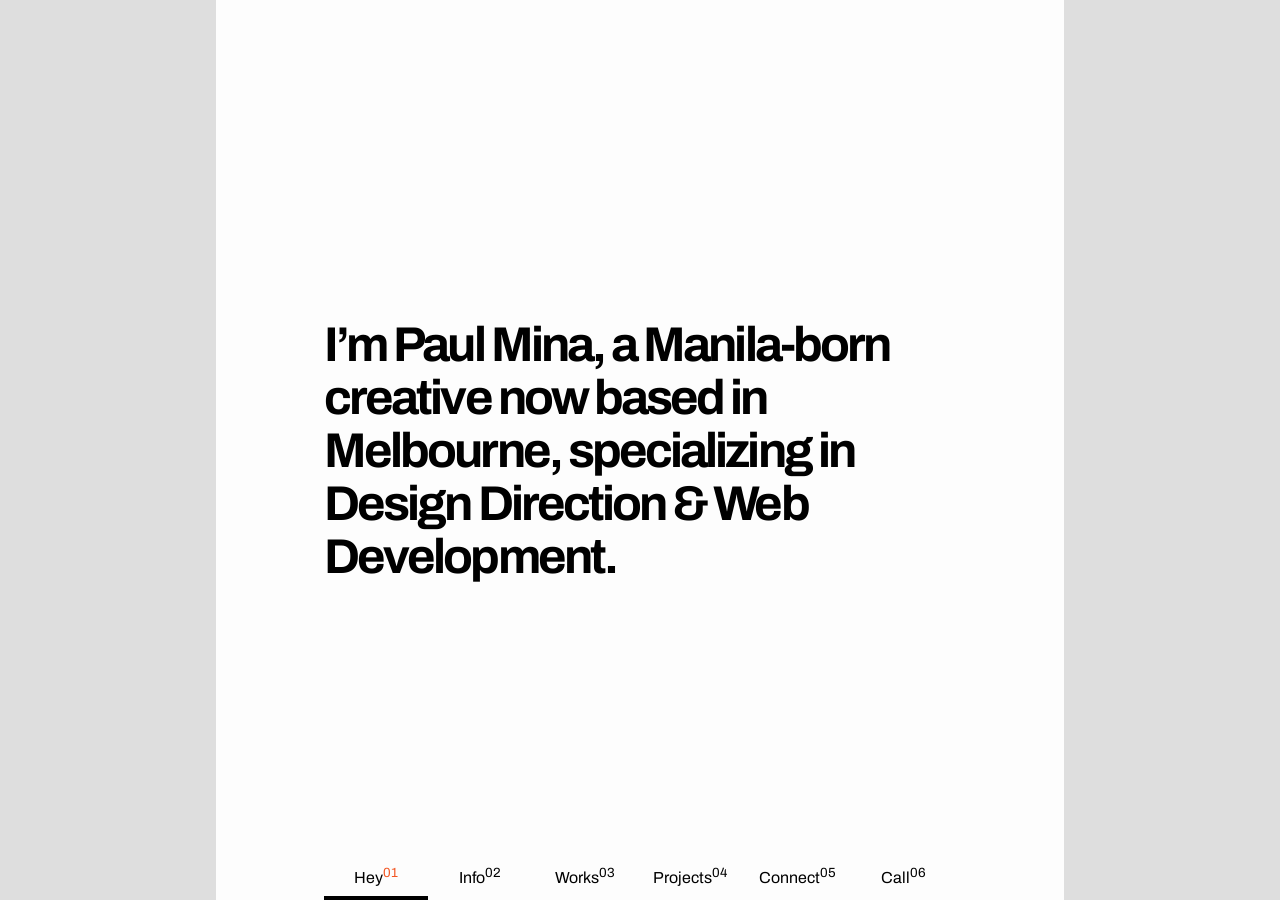
==== index.html @ 668ec583 "Whole revamp" ====
<!doctype html>
<html lang="en">
  <head>
    <meta charset="UTF-8" />
    <meta name="viewport" content="width=device-width, initial-scale=1.0" />
    <title>Paul Mina</title>
    <link rel="preconnect" href="https://fonts.googleapis.com" />
    <link rel="preconnect" href="https://fonts.gstatic.com" crossorigin />
    <link
      href="https://fonts.googleapis.com/css2?family=Archivo:wdth,wght@75..125,100..900&display=swap"
      rel="stylesheet"
    />
    <link rel="stylesheet" href="css/style.css" />
  </head>
  <body>
    <nav class="nav-bottom">
      <div class="grid">
        <div class="nav-centered">
          <button data-target="hey">Hey<sup>01</sup></button>
          <button data-target="info">Info<sup>02</sup></button>
          <button data-target="works">Works<sup>03</sup></button>
          <button data-target="projects">Projects<sup>04</sup></button>
          <button data-target="connect">Connect<sup>05</sup></button>
          <button data-target="call">Call<sup>06</sup></button>
        </div>
      </div>
    </nav>

    <section id="hey" class="page">
      <div class="hero grid">
        <div
          class="paper-back"
          style="background-color: rgb(253, 253, 253)"
        ></div>
        <div class="hero-text">
          <h2>
            I’m Paul Mina, a Manila-born creative now based in Melbourne,
            specializing in Design Direction & Web Development.
          </h2>
        </div>
      </div>
    </section>

    <section id="info" class="page hidden">
      <div class="hero grid">
        <div class="paper-back" style="background-color: #4d4d4d"></div>
        <div class="hero-text">
          <br /><br />
          <h6>Passionate</h6>
          <h5>
            about art from the moment I first picked up a pen, my journey into
            graphic design began with the humble brush tool in Windows 95 Paint.
            <p>Check my artworks</p>
          </h5>
          <br />
          <h6>Over the years</h6>
          <h5>
            I honed my skills in diverse roles, from print production to
            marketing agency, working on projects ranging from retail
            merchandising to corporate branding and beyond.
            <p>Detailed Resume</p>
          </h5>
          <br />
          <h6>With a degree in Information Technology</h6>
          <h5>
            I developed a deep interest in tech and programing languages,
            shaping it into my career post-college and develop web designs from
            various works and
            <p>Pet Projects.</p>
          </h5>
          <br />
          <h6>I'm here</h6>
          <h5>
            in this field because of the opportunity to continuously learn and
            evolve, not only as an artist but also as an individual, through
            collaboration and showcasing my work.
          </h5>
        </div>
      </div>
    </section>

    <section id="works" class="page hidden">
      <div class="hero grid">
        <div class="paper-back" style="background-color: #ffffff"></div>
        <div class="hero-text">
          <h2 class="works-title">
            <a
              href="https://www.behance.net/paulmina"
              target="_blank"
              rel="noopener noreferrer"
            >
              Works
              <img src="assets/icons/arrow-up-right.svg" alt="" />
            </a>
          </h2>
          <p>
            Amidst a whirlwind of projects and hobbies, my central focus remains
            in Design.
          </p>
          <hr />
          <div class="work-item">
            <h2>
              <button
                class="collapse-toggle"
                type="button"
                aria-expanded="false"
              >
                Design
                <img src="assets/icons/arrow-up-right.svg" alt="" />
              </button>
            </h2>
            <p class="is-collapsed">
              Ever since I was a kid, art has been my passion. As I grew older,
              I discovered that graphic design was the perfect outlet for
              my creativity. It's not just about static graphics, it's a dynamic
              world where I can explore motion, software design, and engaging
              web applications to communicate visually.
            </p>
          </div>
          <hr />
          <div class="work-item">
            <h2>
              <button
                class="collapse-toggle"
                type="button"
                aria-expanded="false"
              >
                Art
                <img src="assets/icons/arrow-up-right.svg" alt="" />
              </button>
            </h2>
            <p class="is-collapsed">
              Art is a profound form of expression that allows me to communicate
              emotions and thoughts with freedom and clarity. It opens my eyes
              to new perspectives and challenges me to think creatively. Through
              art, I embrace the freedom to convey complex emotions and ideas,
              fostering a deeper connection with myself and others.
            </p>
          </div>
          <hr />
          <div class="work-item">
            <h2>
              <button
                class="collapse-toggle"
                type="button"
                aria-expanded="false"
              >
                Code
                <img src="assets/icons/arrow-up-right.svg" alt="" />
              </button>
            </h2>
            <p class="is-collapsed">
              I am drawn to coding for its ability to create innovative software
              and web designs that drive business success. From crafting
              software architectures to developing user-friendly web
              experiences, coding allows me to innovate and make a meaningful
              impact in the digital realm. Code is poetry.
            </p>
          </div>
          <hr />
        </div>
      </div>
    </section>

    <section id="projects" class="page hidden">
      <div class="hero grid">
        <div class="paper-back" style="background-color: #171717"></div>
        <div class="hero-text">
          <h6>
            Projects components and templates. Some are for free some are for my
            coffee
          </h6>
          <div class="projects-list">
            <div class="project-item">
              <p class="title">Kodak Memory Bank</p>
              <p>
                Funway of compiling my photos from our camera kodak charmera
              </p>
            </div>
            <div class="project-item">
              <p class="title">Figma Templates</p>
              <p>Social media templates that’s easy to use</p>
            </div>
            <div class="project-item">
              <p class="title">Poetry Collection</p>
              <p>Collecting poetry using HTML</p>
            </div>
            <div class="project-item">
              <p class="title">Portfolio 2025</p>
              <p>Vanilla coded portfolio circa. 2025</p>
            </div>
          </div>

          <hr />

          <h6>Everything in Between</h6>
          <div class="projects-list">
            <div class="project-item">
              <p class="title">Photography</p>
              <p>
                Love to capture memories, love ones and places, advanced them
                using principles and techniques. My interest for street
                photography started living in Manila, capturing the RAW and
                hustle of everyday life. Most of my shot is point and shot
                challenging my self to interact with strangers. Scenes through
                my eyes
              </p>
            </div>
            <div class="project-item">
              <p class="title">Music</p>
              <p>
                Learned guitar when I was 13 and from then on my passion in
                music progress and learning different instruments and produce my
                own by learning tools like Ableton and record my own music. Some
                of my demo
              </p>
            </div>
            <div class="project-item">
              <p class="title">Tech</p>
              <p>
                Always advancing my self upon learning new frameworks and
                programming languages and developing basic front-end pet
                projects as exercise. Little experiments
              </p>
            </div>
            <div class="project-item">
              <p class="title">Tattoo</p>
              <p>
                My skill on drawing expand overtime and cross paths with tattoo
                artist during my college days and lot of skin and party tatts
                made me a tattoo artist now doing it as a side project of mine.
                I also design tattoo from scratch based on my clients ideas. Get
                inked
              </p>
            </div>
            <div class="project-item">
              <p class="title">This website</p>
              <p>
                A very simple web site with most of my work and things that
                inspires me. Developed using HTML, CSS and JS. Powered by
                Namecheap for hosting and domain. Connected and showcasing my
                full works on Behance and Artstation. Every update is version
                controlled on GitHub and yeah appreciate you being here.
                Cheers!!!
              </p>
            </div>
            <div class="project-item">
              <p class="title">Vlog</p>
              <p>
                Creatively documenting life in between. Watch some life updates
              </p>
            </div>
          </div>
        </div>
      </div>
    </section>

    <section id="connect" class="page hidden">
      <div class="hero grid">
        <div class="paper-back" style="background-color: #ffffff"></div>
        <div class="hero-text">
          <p class="connect-label">Links</p>
          <hr />
          <h5>
            <a class="connect-link" href="#">
              <img src="assets/icons/arrow-up-right.svg" alt="" />
              hi@paulmina.design
            </a>
          </h5>
          <hr />
          <h5>
            <a class="connect-link" href="#">
              <img src="assets/icons/arrow-up-right.svg" alt="" />
              LinkedIn
            </a>
          </h5>
          <hr />
          <h5>
            <a class="connect-link" href="#">
              <img src="assets/icons/arrow-up-right.svg" alt="" />
              Behance
            </a>
          </h5>
          <hr />
          <h5>
            <a class="connect-link" href="#">
              <img src="assets/icons/arrow-up-right.svg" alt="" />
              GitHub
            </a>
          </h5>
          <hr />
          <h5>
            <a class="connect-link" href="#">
              <img src="assets/icons/arrow-up-right.svg" alt="" />
              Figma
            </a>
          </h5>
          <hr />
          <h5>
            <a class="connect-link" href="#">
              <img src="assets/icons/arrow-up-right.svg" alt="" />
              Framer
            </a>
          </h5>
          <hr />
          <h5>
            <a class="connect-link" href="#">
              <img src="assets/icons/arrow-up-right.svg" alt="" />
              Contra
            </a>
          </h5>
          <hr />
          <h5>
            <a class="connect-link" href="#">
              <img src="assets/icons/arrow-up-right.svg" alt="" />
              Instagram
            </a>
          </h5>
        </div>
      </div>
    </section>

    <section id="call" class="page hidden">
      <div class="hero grid">
        <div class="paper-back" style="background-color: #ffffff"></div>
        <div class="hero-text">
          <!-- Cal inline embed code begins -->
          <div id="my-cal-inline-15min"></div>
          <script type="text/javascript">
            (function (C, A, L) {
              let p = function (a, ar) {
                a.q.push(ar);
              };
              let d = C.document;
              C.Cal =
                C.Cal ||
                function () {
                  let cal = C.Cal;
                  let ar = arguments;
                  if (!cal.loaded) {
                    cal.ns = {};
                    cal.q = cal.q || [];
                    d.head.appendChild(d.createElement("script")).src = A;
                    cal.loaded = true;
                  }
                  if (ar[0] === L) {
                    const api = function () {
                      p(api, arguments);
                    };
                    const namespace = ar[1];
                    api.q = api.q || [];
                    if (typeof namespace === "string") {
                      cal.ns[namespace] = cal.ns[namespace] || api;
                      p(cal.ns[namespace], ar);
                      p(cal, ["initNamespace", namespace]);
                    } else p(cal, ar);
                    return;
                  }
                  p(cal, ar);
                };
            })(window, "https://app.cal.com/embed/embed.js", "init");
            Cal("init", "15min", { origin: "https://app.cal.com" });
            Cal.config = Cal.config || {};
            Cal.config.forwardQueryParams = true;

            Cal.ns["15min"]("inline", {
              elementOrSelector: "#my-cal-inline-15min",
              config: {
                layout: "month_view",
                useSlotsViewOnSmallScreen: "true",
              },
              calLink: "paulmina/15min",
            });

            Cal.ns["15min"]("ui", {
              hideEventTypeDetails: false,
              layout: "month_view",
            });
          </script>
          <!-- Cal inline embed code ends -->
        </div>
      </div>
    </section>

    <script src="js/script.js"></script>
  </body>
</html>
---- css/style.css ----
.hidden {
    display:none;
}

html,
body {
  height: 100%;
  margin: 0;
  overflow: hidden;
  font-family: "Archivo", sans-serif;
}

p {
  font-size: 16px;
  line-height: 20px;
}

h6 {
  font-size: 20px;
}

h5 {
  font-size: 25px;
  letter-spacing: -0.02em;
  font-weight: 600;
}

h4 {
  font-size: 31.5px;
  letter-spacing: -0.02em;
}

h3 {
  font-size: 39px;
  letter-spacing: -0.04em;
}

h2 {
  font-size: 48.8px;
  letter-spacing: -0.06em;
}

h1 {
  font-size: 61px;
  lter-spacing: -0.06em;
}

.page {
  height: 100%;
  overflow: hidden;
}

#hey {
  background-color: #DEDEDE;
}

#info {
  background-color: #ffffff;
}

#works {
  background-color: #777B87;
}

#connect {
  background-color: #969696;
}

#call {
  background-color: #F25623;
}

#projects h6 {
  color: #F25623;
}

#projects p.title {
  color: #ffffff;
}

#projects p:not(.title) {
  color: #ffffff;
  opacity: 0.5;
}

#connect .connect-label {
  color: #F25623;
}

#connect .connect-link {
  display: inline-flex;
  align-items: center;
  gap: 8px;
  color: inherit;
  text-decoration: none;
}

#connect h5 {
  margin: 4px 0;
}

#connect hr {
  margin: 4px 0;
}

#connect .connect-link img {
  width: 0;
  height: 15px;
  opacity: 0;
  transform: rotate(45deg);
}

#connect .connect-link:hover img,
#connect .connect-link:focus-visible img {
  width: 23px;
  opacity: 1;
}

.projects-list {
  display: grid;
  grid-template-columns: repeat(2, minmax(0, 1fr));
  gap: 32px;
}

.project-item p {
  margin: 0 0 8px;
}

#info h6 {
  color: #F25623;
  margin: 16px 0 2px;
}

#info .hero-text > h6:first-child {
  margin-top: 0;
}

#info h5 {
  color: #ffffff;
  margin: 2px 0 8px;
}

body:has(#info:not(.hidden)) .nav-bottom button {
  color: #ffffff;
}

body:has(#projects:not(.hidden)) .nav-bottom button {
  color: #ffffff;
}

#info {
  overflow-y: auto;
  scroll-padding-bottom: 80px;
}

#projects {
  overflow-y: auto;
  scroll-padding-bottom: 80px;
}

#works {
  overflow-y: auto;
  scroll-padding-bottom: 80px;
}

#connect {
  overflow-y: auto;
  scroll-padding-bottom: 80px;
}

#info .hero-text {
  padding-bottom: 80px;
}

#projects .hero-text {
  padding-bottom: 80px;
}

#works .hero-text {
  padding-bottom: 80px;
}

#connect .hero-text {
  padding-bottom: 80px;
}

#call .hero {
  height: 100dvh;
  min-height: 0;
}

#call .hero-text {
  grid-column: 3 / span 8;
  height: calc(100dvh - 80px);
  min-height: 0;
  min-width: 0;
  width: 100%;
  box-sizing: border-box;
}

#my-cal-inline-15min {
  width: 100%;
  max-width: 100%;
  min-width: 0;
  height: 100%;
  overflow: hidden;
}

.grid {
  display: grid;
  grid-template-columns: repeat(12, 1fr);
  gap: 16px;
}

.col-4 { grid-column: span 4; }
.col-6 { grid-column: span 6; }
.col-8 { grid-column: span 8; }
.col-12 { grid-column: span 12; }

.nav-centered {
  grid-column: 4 / span 6;
}

.nav-bottom {
  position: fixed;
  bottom: 0;
  left: 0;
  width: 100%;
  z-index: 2;
}

.nav-centered {
  display: grid;
  grid-template-columns: repeat(6, 1fr); /* 6 buttons = 6 equal columns */
}

.nav-centered button {
  width: 100%; /* fill its column completely */
  font-family: inherit;
  font-size: 16px;
  line-height: 20px;
  box-sizing: border-box;
  border-bottom: 4px solid transparent;
}

.nav-centered button.active {
  border-bottom-color: currentColor;
}

.nav-centered button.active sup {
  color: #F25623;
}

.hero.grid {
  display: grid;
  grid-template-columns: repeat(12, 1fr);
}

.hero.grid {
  min-height: 100vh;
  min-height: 100dvh;
  align-items: center; /* centers content vertically within the grid row */
}

.hero-text{
  grid-column: 4 / span 6;
  grid-row: 1;
  z-index: 1;
}

.works-title {
  display: flex;
  align-items: center;
  gap: 8px;
}

.works-title img {
  width: 23px;
  height: 23px;
}

.works-title a {
  display: inline-flex;
  align-items: center;
  gap: 8px;
  color: inherit;
  text-decoration: none;
}

.work-item h2 {
  display: flex;
  align-items: center;
  justify-content: space-between;
}

#works .work-item h2 {
  margin: 8px 0;
  font-size: 39px;
}

#works .work-item p {
  margin: 8px 0;
  max-height: 500px;
  overflow: hidden;
  opacity: 1;
  transition: max-height 350ms ease, margin 350ms ease, opacity 250ms ease;
}

#works .work-item p.is-collapsed {
  max-height: 0;
  margin: 0;
  opacity: 0;
}

#works .work-item + hr {
  margin: 8px 0;
}

.collapse-toggle {
  display: flex;
  align-items: center;
  justify-content: space-between;
  width: 100%;
  padding: 4px 0;
  font: inherit;
  color: inherit;
  text-align: left;
}

.collapse-toggle img {
  width: 23px;
  height: 23px;
  transition: transform 200ms ease;
}

.collapse-toggle[aria-expanded="true"] img {
  transform: rotate(180deg);
}

.collapse-toggle[aria-expanded="false"] img {
  transform: rotate(225deg);
}

button {
    cursor: pointer;
    padding: 8px 16px;
  background: transparent;
  border: 0;
}

.paper-back{
  grid-column: 3 / span 8;
  grid-row: 1;
  align-self: stretch;
}

@media (max-width: 900px) {
  .paper-back {
    grid-column: 2 / span 10;
  }

  .hero-text {
    grid-column: 4 / span 8;
  }

  #call .hero-text {
    grid-column: 2 / span 10;
  }
}

@media (max-width: 700px) {
  .paper-back {
    grid-column: 2 / span 10;
  }

  .hero-text {
    grid-column: 2 / span 10;
    padding: 0 16px;
  }

  #call .hero-text {
    grid-column: 1 / -1;
    padding: 0;
    overflow-y: auto;
  }

  #my-cal-inline-15min {
    overflow-y: auto;
  }

  .nav-centered {
    grid-column: 1 / -1;
    grid-template-columns: repeat(3, 1fr);
  }

  .nav-centered button {
    min-width: 0;
    min-height: 44px;
    padding: 14px 8px;
  }
}

@media (max-width: 480px) {
  .paper-back,
  .hero-text {
    grid-column: 1 / -1;
  }

  .projects-list {
    grid-template-columns: 1fr;
    gap: 16px;
  }
}

hr{
    opacity: 0.25;
}
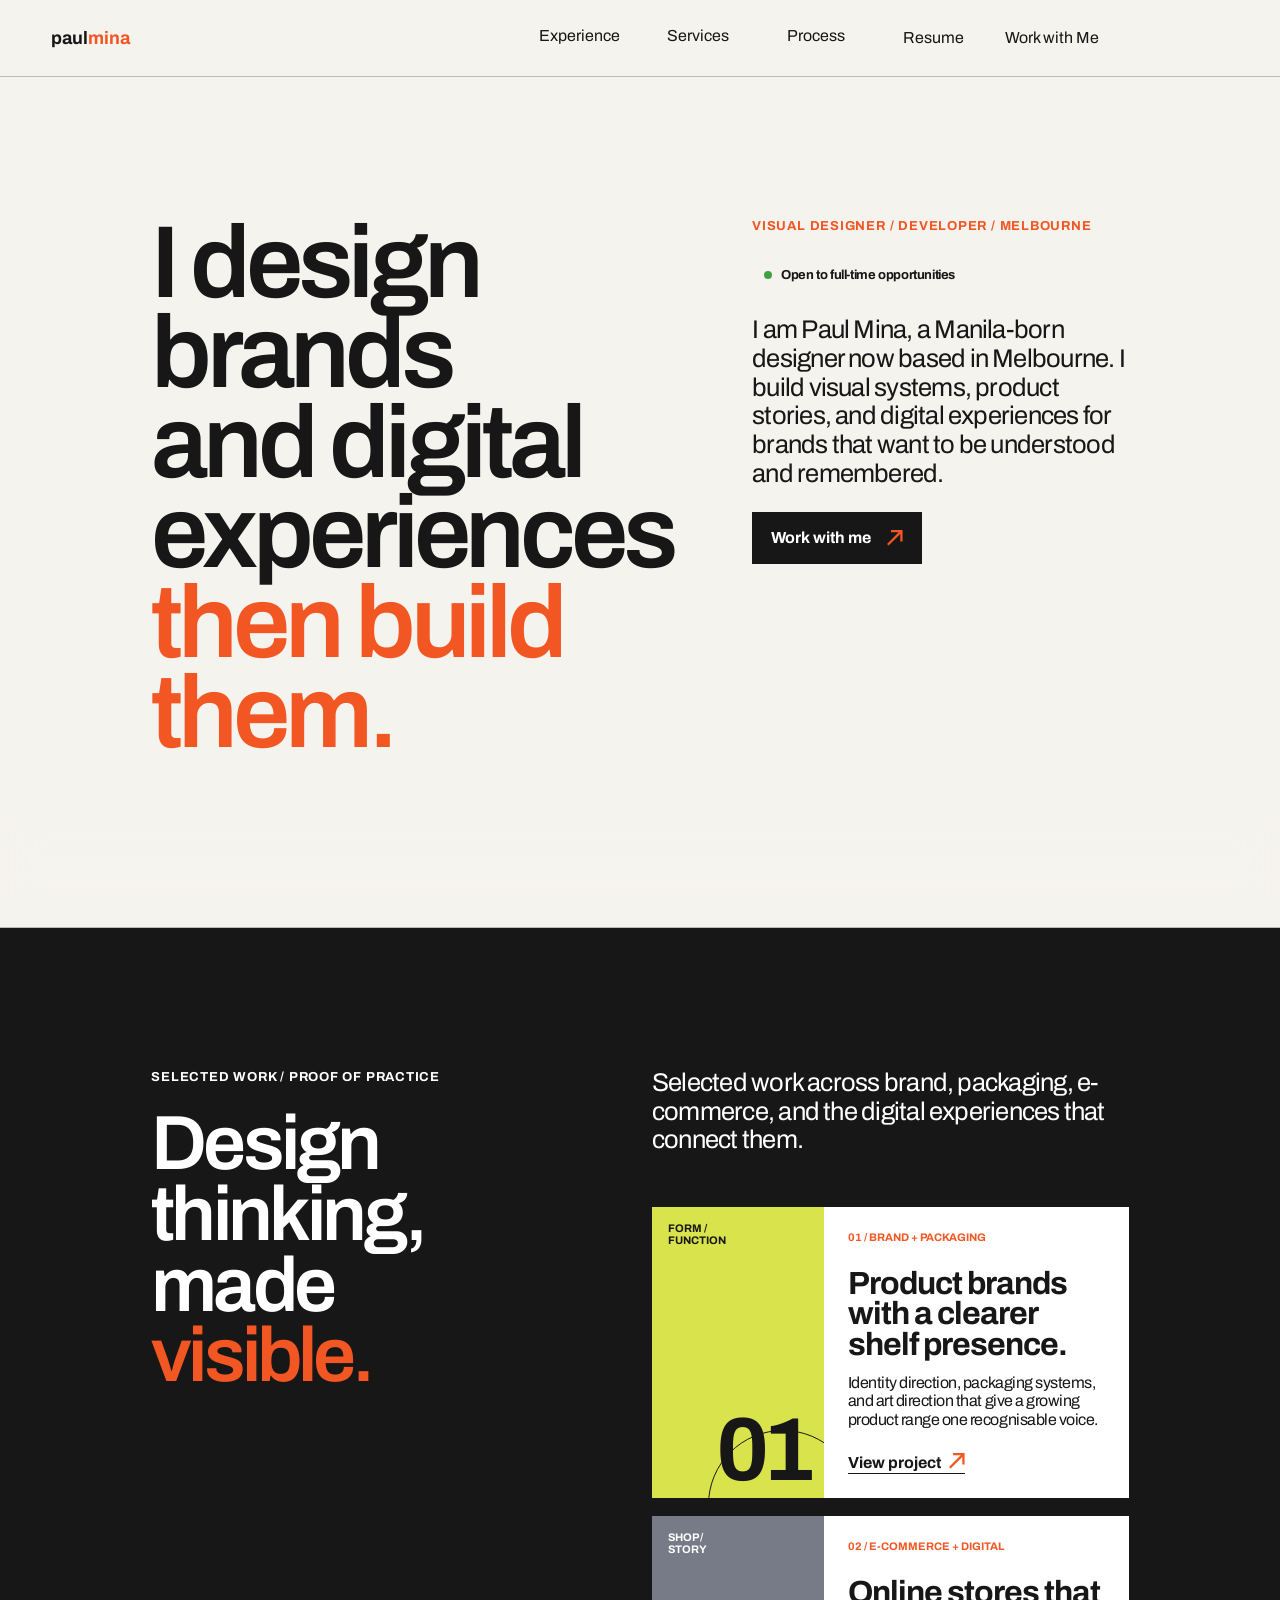
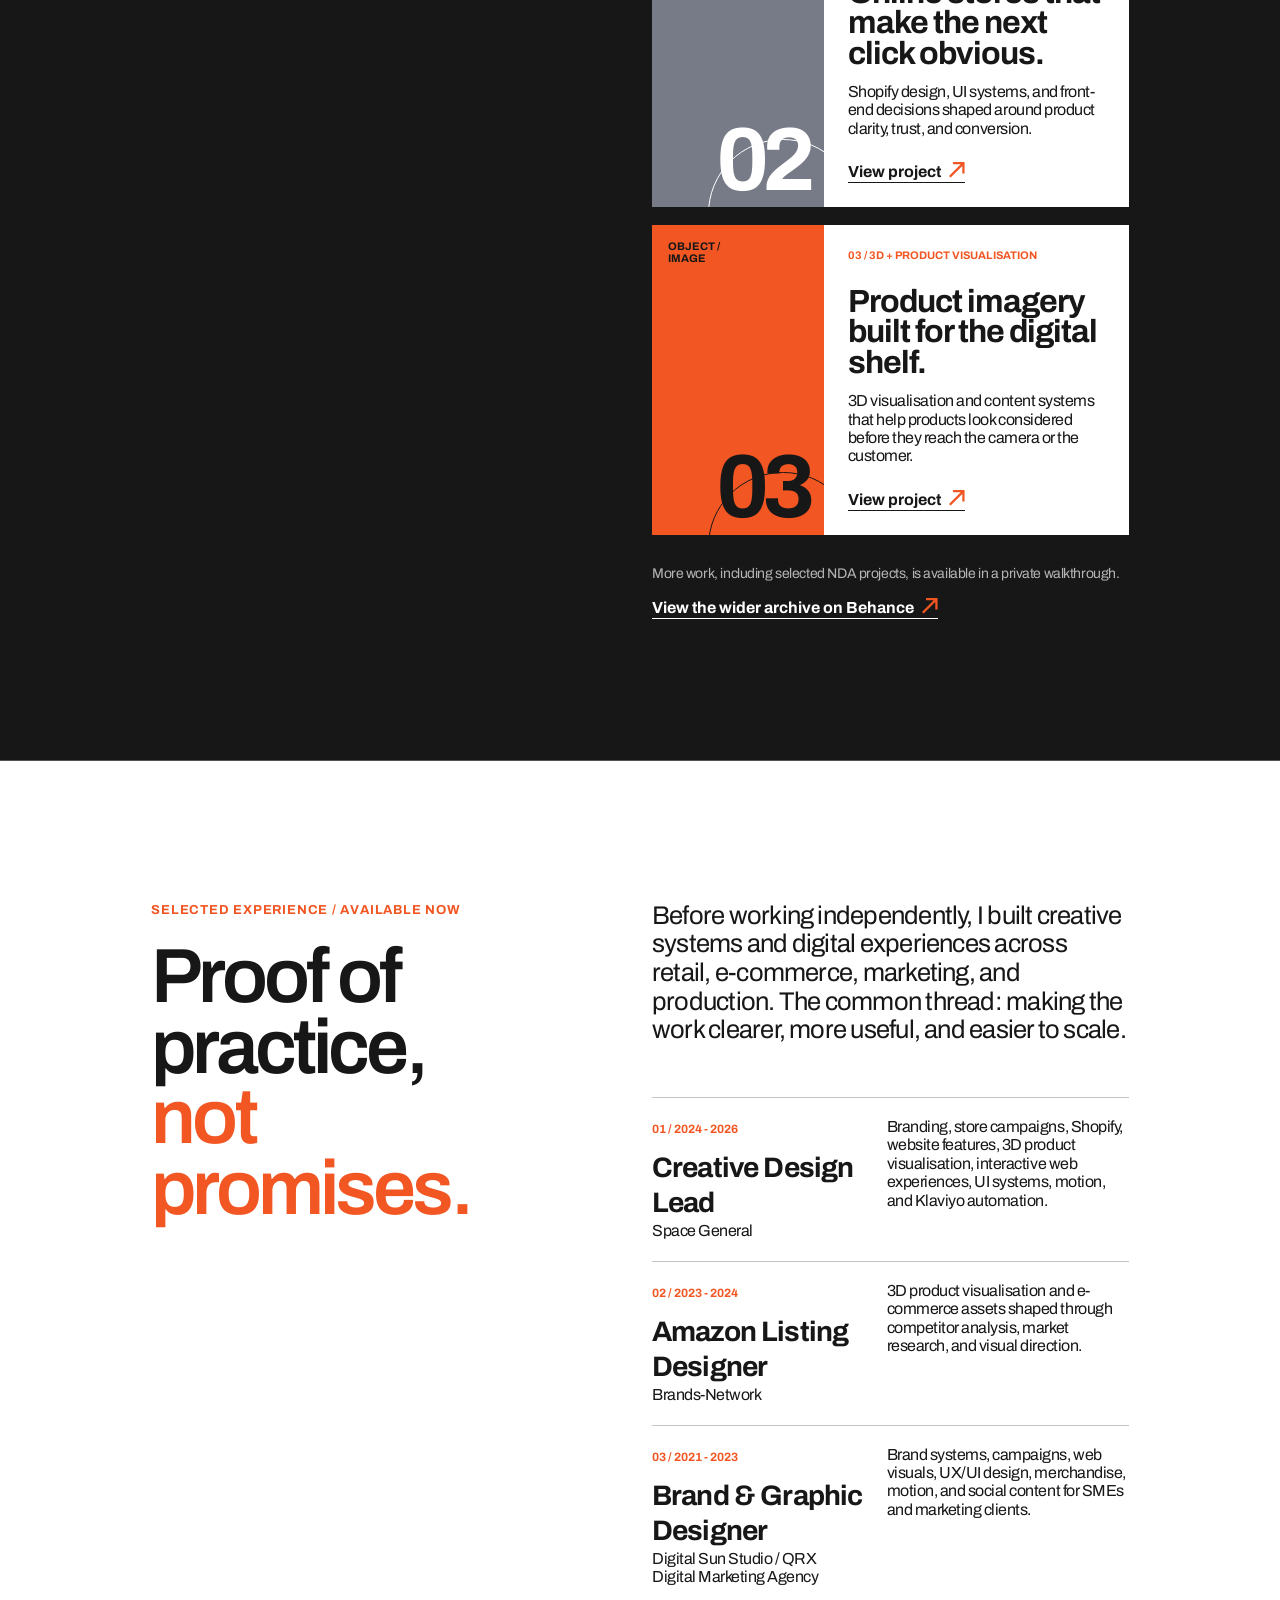
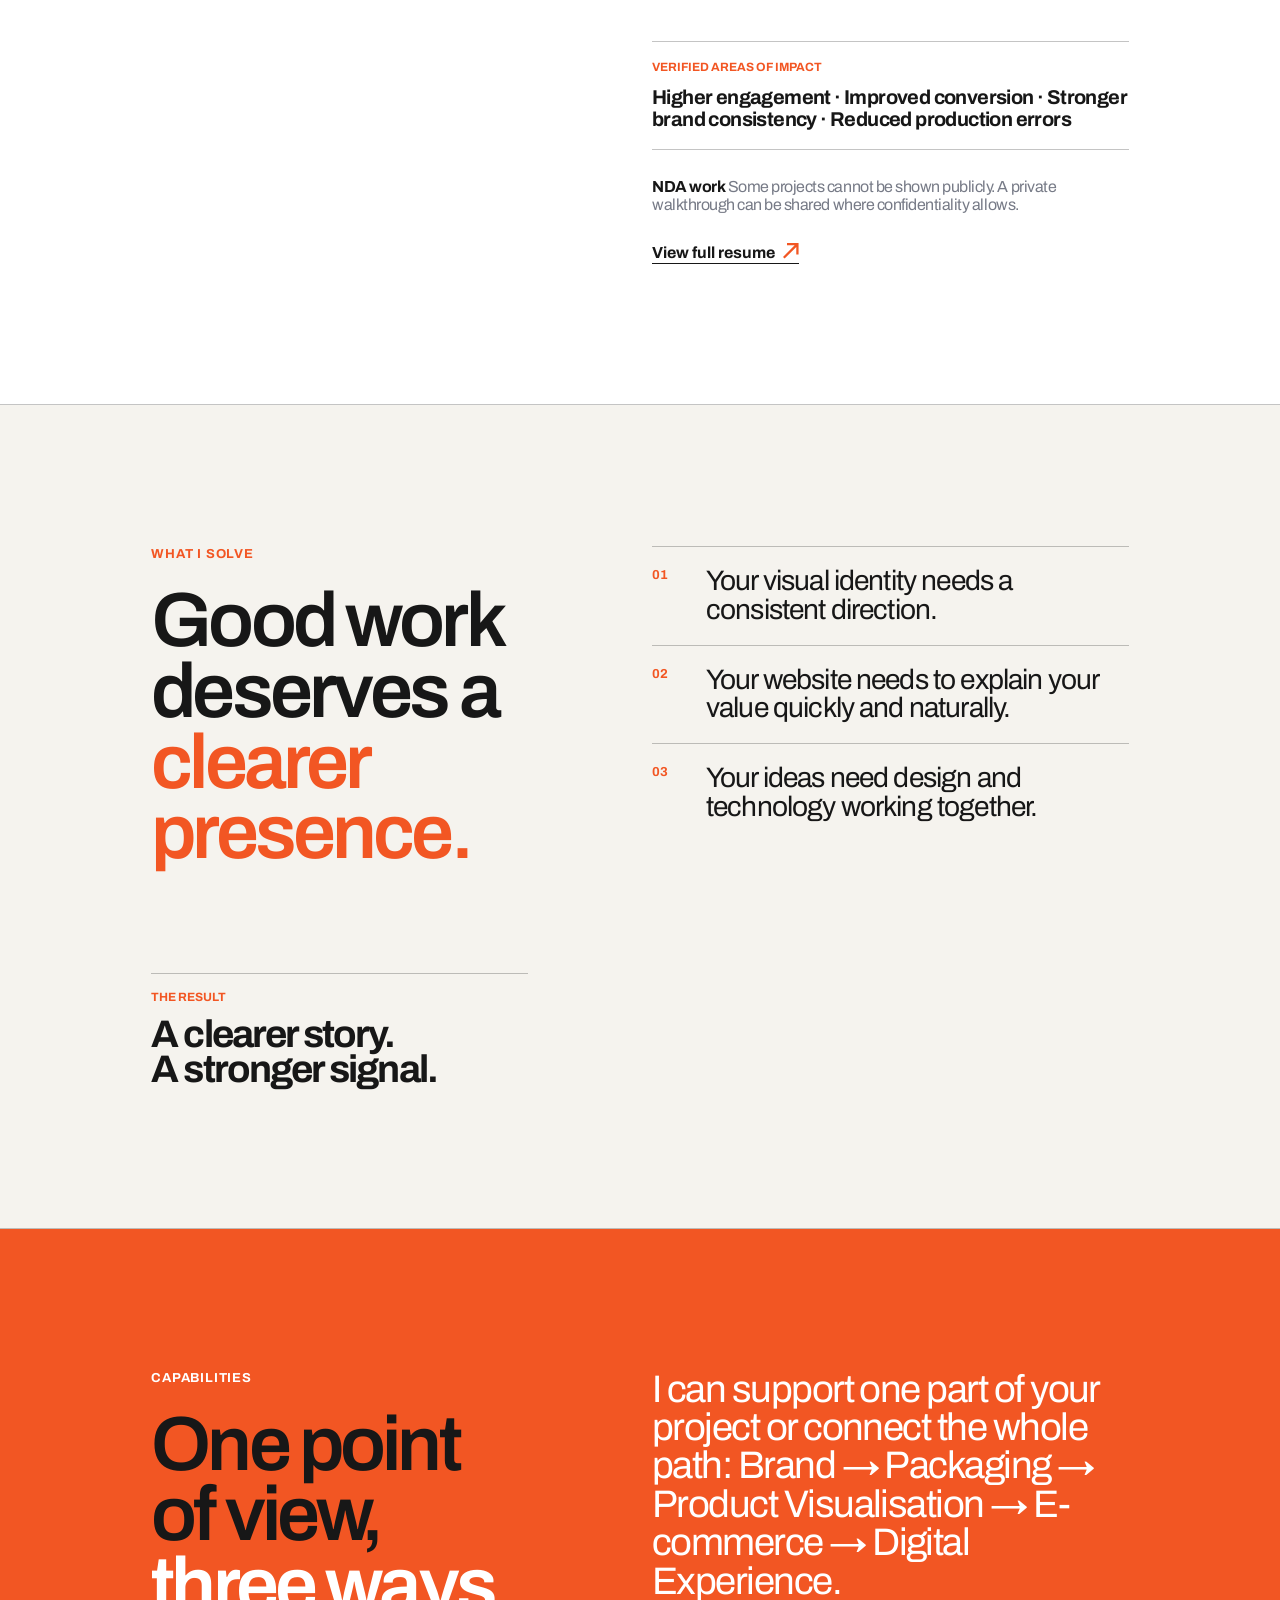
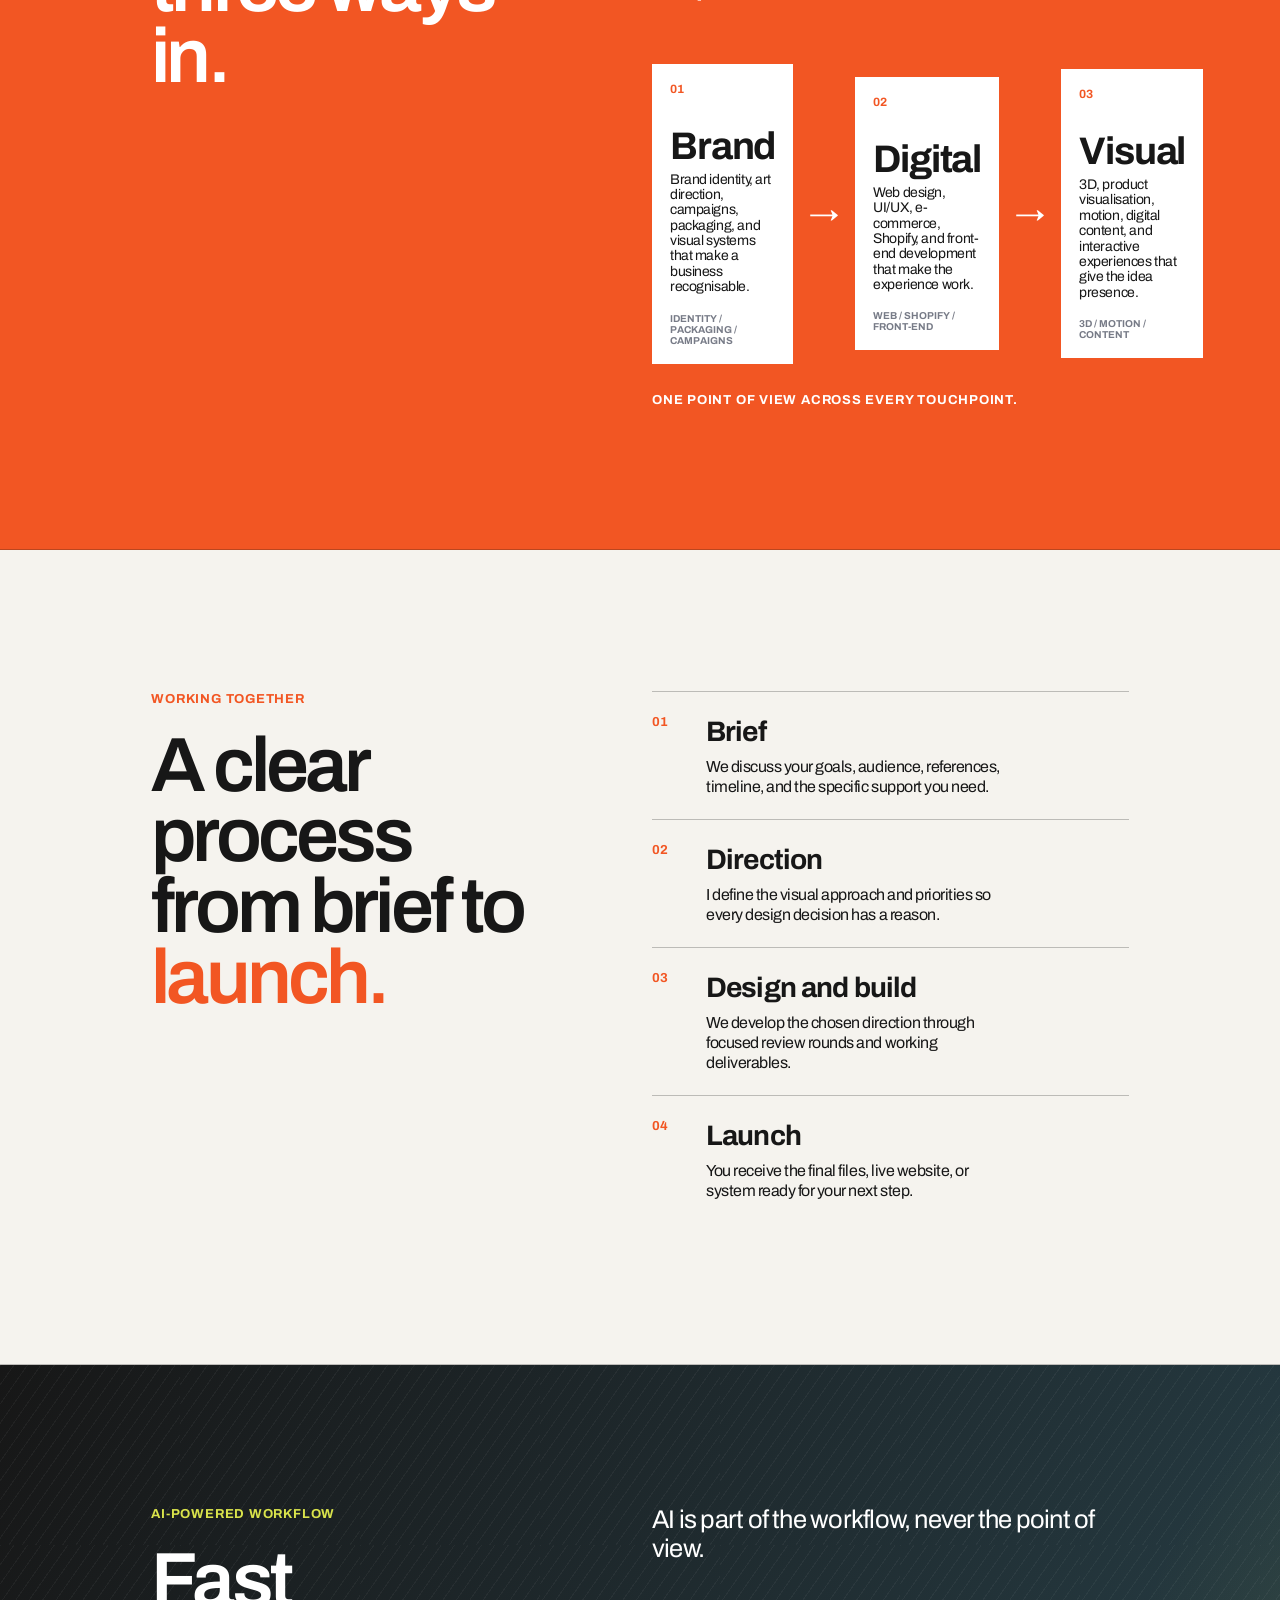
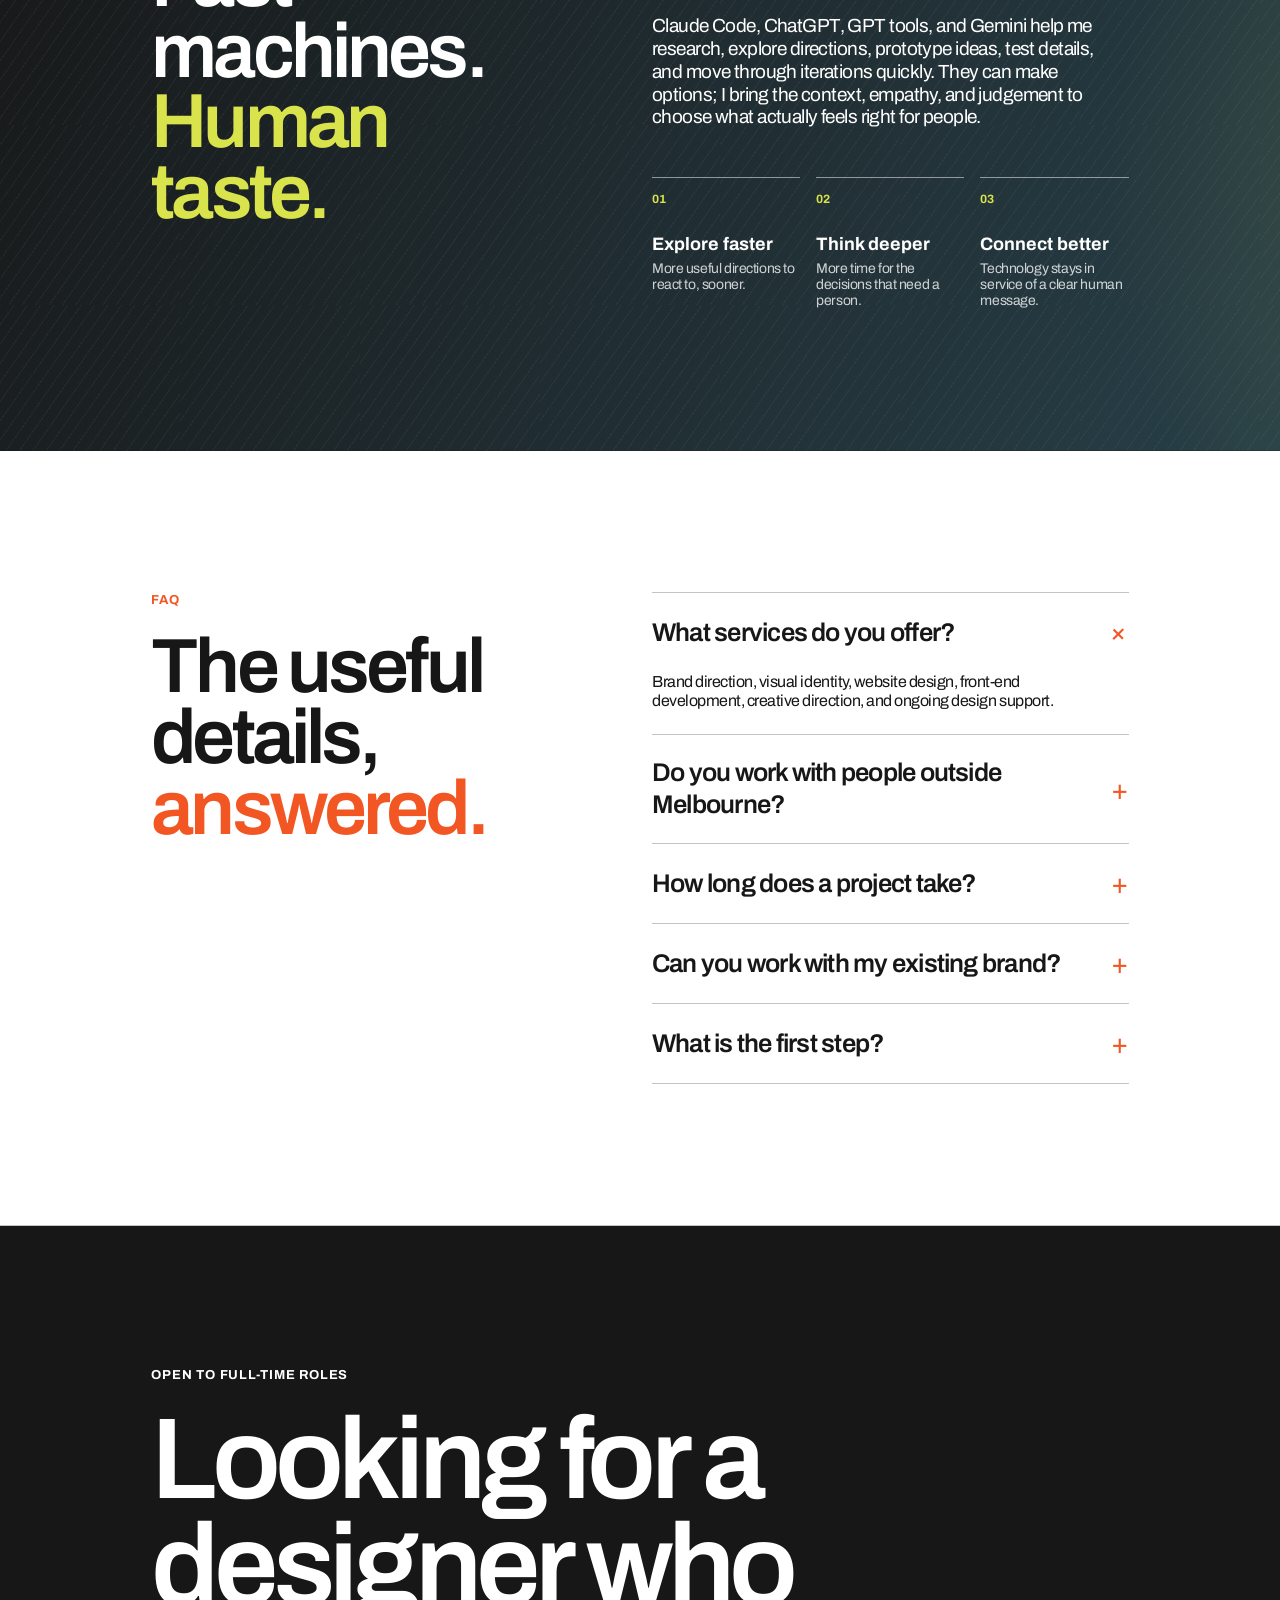
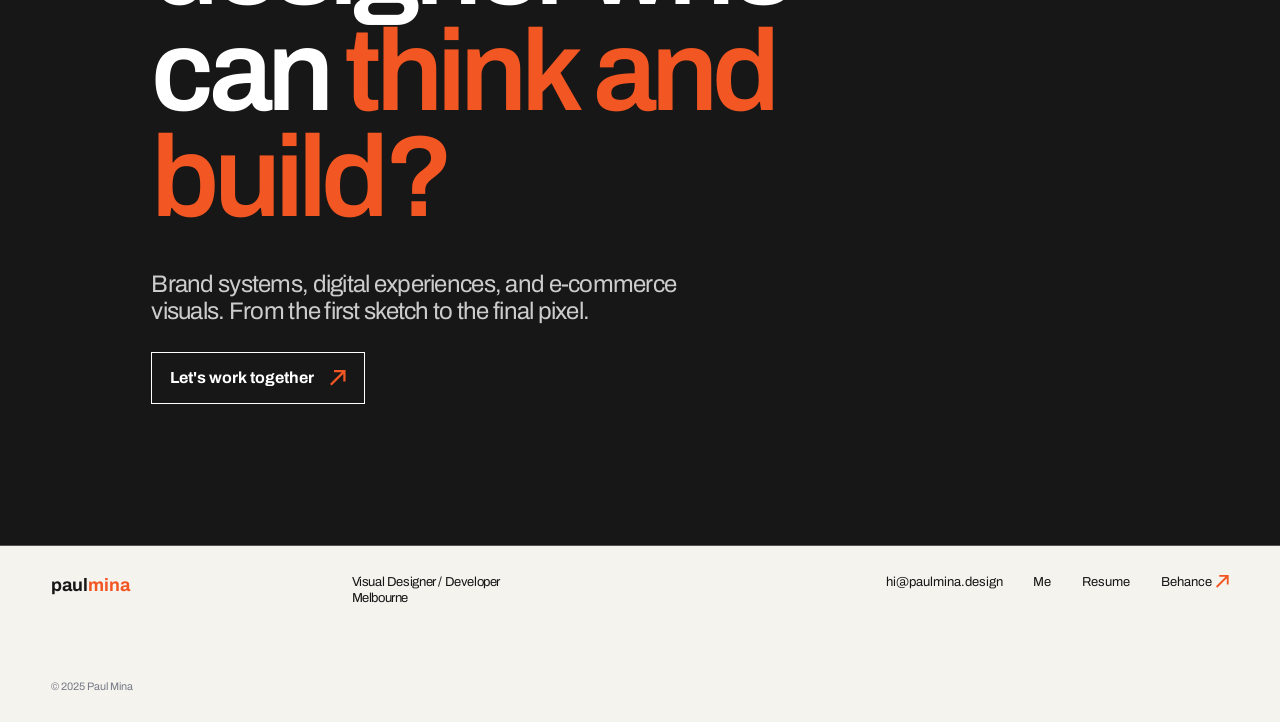
==== commit d30326ca: "Beta launch update" ====
--- a/index.html
+++ b/index.html
@@ -3,6 +3,10 @@
   <head>
     <meta charset="UTF-8" />
     <meta name="viewport" content="width=device-width, initial-scale=1.0" />
+    <meta
+      name="description"
+      content="Paul Mina is a Visual Designer and Creative Technologist in Melbourne, designing brands, digital experiences, and the systems behind them."
+    />
     <title>Paul Mina</title>
     <link rel="preconnect" href="https://fonts.googleapis.com" />
     <link rel="preconnect" href="https://fonts.gstatic.com" crossorigin />
@@ -10,378 +14,176 @@
       href="https://fonts.googleapis.com/css2?family=Archivo:wdth,wght@75..125,100..900&display=swap"
       rel="stylesheet"
     />
-    <link rel="stylesheet" href="css/style.css" />
+    <link rel="stylesheet" href="css/landing-page.css" />
   </head>
   <body>
-    <nav class="nav-bottom">
-      <div class="grid">
-        <div class="nav-centered">
-          <button data-target="hey">Hey<sup>01</sup></button>
-          <button data-target="info">Info<sup>02</sup></button>
-          <button data-target="works">Works<sup>03</sup></button>
-          <button data-target="projects">Projects<sup>04</sup></button>
-          <button data-target="connect">Connect<sup>05</sup></button>
-          <button data-target="call">Call<sup>06</sup></button>
+    <header class="site-header">
+      <a class="brand" href="index.html">paul<span>mina</span></a>
+      <button class="menu-toggle" type="button" aria-expanded="false" aria-controls="main-menu">
+        <span class="menu-toggle-label">Menu</span>
+        <span class="menu-toggle-icon" aria-hidden="true"><i></i><i></i></span>
+      </button>
+      <nav class="header-nav" id="main-menu" aria-label="Main navigation">
+        <a href="#experience">Experience</a>
+        <a href="#services">Services</a>
+        <a href="#process">Process</a>
+        <a href="resume.html" target="_blank" rel="noopener noreferrer">Resume</a>
+        <a class="nav-cta" href="#contact">Work with Me</a>
+      </nav>
+    </header>
+
+    <main>
+      <section class="hero section-grid" id="top">
+        <div class="hero-copy">
+          <h1>I design brands and digital experiences <em>then build them.</em></h1>
         </div>
-      </div>
-    </nav>
+        <div class="hero-side">
+          <p class="eyebrow">Visual Designer / Developer / Melbourne</p>
+          <p class="availability"><span></span>Open to full-time opportunities</p>
+          <p class="hero-intro">
+            I am Paul Mina, a Manila-born designer now based in Melbourne. I build
+            visual systems, product stories, and digital experiences for brands
+            that want to be understood and remembered.
+          </p>
+          <a class="button button-dark hero-cta" href="#contact">Work with me <img class="link-arrow" src="assets/icons/arrow-up-right.svg" alt="" aria-hidden="true" /></a>
+        </div>
+      </section>
 
-    <section id="hey" class="page">
-      <div class="hero grid">
-        <div
-          class="paper-back"
-          style="background-color: rgb(253, 253, 253)"
-        ></div>
-        <div class="hero-text">
-          <h2>
-            I’m Paul Mina, a Manila-born creative now based in Melbourne,
-            specializing in Design Direction & Web Development.
-          </h2>
+      <section class="social-proof section-grid section-dark" id="proof">
+        <div class="section-intro">
+          <p class="eyebrow">Selected work / Proof of practice</p>
+          <h2>Design thinking, made <em>visible.</em></h2>
         </div>
-      </div>
-    </section>
+        <div class="proof-content">
+          <p class="large-copy">Selected work across brand, packaging, e-commerce, and the digital experiences that connect them.</p>
+          <div class="project-list" aria-label="Selected projects">
+            <article class="project-card project-card-brand">
+              <div class="project-visual visual-brand" aria-hidden="true"><span>FORM /<br />FUNCTION</span><strong>01</strong></div>
+              <div class="project-details"><span class="project-number">01 / BRAND + PACKAGING</span><h3>Product brands with a clearer shelf presence.</h3><p>Identity direction, packaging systems, and art direction that give a growing product range one recognisable voice.</p><a class="text-link" href="https://www.behance.net/paulmina" target="_blank" rel="noopener noreferrer">View project <img class="link-arrow" src="assets/icons/arrow-up-right.svg" alt="" aria-hidden="true" /></a></div>
+            </article>
+            <article class="project-card project-card-digital">
+              <div class="project-visual visual-digital" aria-hidden="true"><span>SHOP /<br />STORY</span><strong>02</strong></div>
+              <div class="project-details"><span class="project-number">02 / E-COMMERCE + DIGITAL</span><h3>Online stores that make the next click obvious.</h3><p>Shopify design, UI systems, and front-end decisions shaped around product clarity, trust, and conversion.</p><a class="text-link" href="https://www.behance.net/paulmina" target="_blank" rel="noopener noreferrer">View project <img class="link-arrow" src="assets/icons/arrow-up-right.svg" alt="" aria-hidden="true" /></a></div>
+            </article>
+            <article class="project-card project-card-visual">
+              <div class="project-visual visual-visual" aria-hidden="true"><span>OBJECT /<br />IMAGE</span><strong>03</strong></div>
+              <div class="project-details"><span class="project-number">03 / 3D + PRODUCT VISUALISATION</span><h3>Product imagery built for the digital shelf.</h3><p>3D visualisation and content systems that help products look considered before they reach the camera or the customer.</p><a class="text-link" href="https://www.behance.net/paulmina" target="_blank" rel="noopener noreferrer">View project <img class="link-arrow" src="assets/icons/arrow-up-right.svg" alt="" aria-hidden="true" /></a></div>
+            </article>
+          </div>
+          <p class="work-note">More work, including selected NDA projects, is available in a private walkthrough.</p>
+          <a class="text-link" href="https://www.behance.net/paulmina" target="_blank" rel="noopener noreferrer">View the wider archive on Behance <img class="link-arrow" src="assets/icons/arrow-up-right.svg" alt="" aria-hidden="true" /></a>
+        </div>
+      </section>
 
-    <section id="info" class="page hidden">
-      <div class="hero grid">
-        <div class="paper-back" style="background-color: #4d4d4d"></div>
-        <div class="hero-text">
-          <br /><br />
-          <h6>Passionate</h6>
-          <h5>
-            about art from the moment I first picked up a pen, my journey into
-            graphic design began with the humble brush tool in Windows 95 Paint.
-            <p>Check my artworks</p>
-          </h5>
-          <br />
-          <h6>Over the years</h6>
-          <h5>
-            I honed my skills in diverse roles, from print production to
-            marketing agency, working on projects ranging from retail
-            merchandising to corporate branding and beyond.
-            <p>Detailed Resume</p>
-          </h5>
-          <br />
-          <h6>With a degree in Information Technology</h6>
-          <h5>
-            I developed a deep interest in tech and programing languages,
-            shaping it into my career post-college and develop web designs from
-            various works and
-            <p>Pet Projects.</p>
-          </h5>
-          <br />
-          <h6>I'm here</h6>
-          <h5>
-            in this field because of the opportunity to continuously learn and
-            evolve, not only as an artist but also as an individual, through
-            collaboration and showcasing my work.
-          </h5>
+      <section class="experience-proof section-grid section-light" id="experience">
+        <div class="section-intro">
+          <p class="eyebrow">Selected experience / Available now</p>
+          <h2>Proof of practice, <em>not promises.</em></h2>
         </div>
-      </div>
-    </section>
+        <div class="experience-content">
+          <p class="large-copy">Before working independently, I built creative systems and digital experiences across retail, e-commerce, marketing, and production. The common thread: making the work clearer, more useful, and easier to scale.</p>
+          <div class="experience-list">
+            <article class="experience-item"><div><span>01 / 2024 - 2026</span><h3>Creative Design Lead</h3><p>Space General</p></div><p>Branding, store campaigns, Shopify, website features, 3D product visualisation, interactive web experiences, UI systems, motion, and Klaviyo automation.</p></article>
+            <article class="experience-item"><div><span>02 / 2023 - 2024</span><h3>Amazon Listing Designer</h3><p>Brands-Network</p></div><p>3D product visualisation and e-commerce assets shaped through competitor analysis, market research, and visual direction.</p></article>
+            <article class="experience-item"><div><span>03 / 2021 - 2023</span><h3>Brand & Graphic Designer</h3><p>Digital Sun Studio / QRX Digital Marketing Agency</p></div><p>Brand systems, campaigns, web visuals, UX/UI design, merchandise, motion, and social content for SMEs and marketing clients.</p></article>
+          </div>
+          <div class="experience-note"><span>VERIFIED AREAS OF IMPACT</span><strong>Higher engagement · Improved conversion · Stronger brand consistency · Reduced production errors</strong></div>
+          <p class="nda-note"><strong>NDA work</strong> Some projects cannot be shown publicly. A private walkthrough can be shared where confidentiality allows.</p>
+          <a class="text-link" href="resume.html" target="_blank" rel="noopener noreferrer">View full resume <img class="link-arrow" src="assets/icons/arrow-up-right.svg" alt="" aria-hidden="true" /></a>
+        </div>
+      </section>
 
-    <section id="works" class="page hidden">
-      <div class="hero grid">
-        <div class="paper-back" style="background-color: #ffffff"></div>
-        <div class="hero-text">
-          <h2 class="works-title">
-            <a
-              href="https://www.behance.net/paulmina"
-              target="_blank"
-              rel="noopener noreferrer"
-            >
-              Works
-              <img src="assets/icons/arrow-up-right.svg" alt="" />
-            </a>
-          </h2>
-          <p>
-            Amidst a whirlwind of projects and hobbies, my central focus remains
-            in Design.
-          </p>
-          <hr />
-          <div class="work-item">
-            <h2>
-              <button
-                class="collapse-toggle"
-                type="button"
-                aria-expanded="false"
-              >
-                Design
-                <img src="assets/icons/arrow-up-right.svg" alt="" />
-              </button>
-            </h2>
-            <p class="is-collapsed">
-              Ever since I was a kid, art has been my passion. As I grew older,
-              I discovered that graphic design was the perfect outlet for
-              my creativity. It's not just about static graphics, it's a dynamic
-              world where I can explore motion, software design, and engaging
-              web applications to communicate visually.
-            </p>
+      <section class="problem section-grid" id="problem">
+        <div class="section-intro">
+          <p class="eyebrow">What I solve</p>
+          <h2>Good work deserves a <em>clearer presence.</em></h2>
+        </div>
+        <div class="problem-list">
+          <div class="problem-item"><span>01</span><p>Your visual identity needs a consistent direction.</p></div>
+          <div class="problem-item"><span>02</span><p>Your website needs to explain your value quickly and naturally.</p></div>
+          <div class="problem-item"><span>03</span><p>Your ideas need design and technology working together.</p></div>
+        </div>
+        <div class="cost-note"><span>THE RESULT</span><strong>A clearer story.<br />A stronger signal.</strong></div>
+      </section>
+
+      <section class="solution section-grid section-orange" id="services">
+        <div class="section-intro">
+          <p class="eyebrow">Capabilities</p>
+          <h2>One point of view, <em>three ways in.</em></h2>
+        </div>
+        <div class="solution-content">
+          <p class="solution-lead">I can support one part of your project or connect the whole path: Brand → Packaging → Product Visualisation → E-commerce → Digital Experience.</p>
+          <div class="service-flow" aria-label="My capabilities from strategy to digital experience">
+            <article class="service-step"><span>01</span><div><h3>Brand</h3><p>Brand identity, art direction, campaigns, packaging, and visual systems that make a business recognisable.</p><small>IDENTITY / PACKAGING / CAMPAIGNS</small></div></article>
+            <span class="flow-arrow" aria-hidden="true">→</span>
+            <article class="service-step"><span>02</span><div><h3>Digital</h3><p>Web design, UI/UX, e-commerce, Shopify, and front-end development that make the experience work.</p><small>WEB / SHOPIFY / FRONT-END</small></div></article>
+            <span class="flow-arrow" aria-hidden="true">→</span>
+            <article class="service-step"><span>03</span><div><h3>Visual</h3><p>3D, product visualisation, motion, digital content, and interactive experiences that give the idea presence.</p><small>3D / MOTION / CONTENT</small></div></article>
           </div>
-          <hr />
-          <div class="work-item">
-            <h2>
-              <button
-                class="collapse-toggle"
-                type="button"
-                aria-expanded="false"
-              >
-                Art
-                <img src="assets/icons/arrow-up-right.svg" alt="" />
-              </button>
-            </h2>
-            <p class="is-collapsed">
-              Art is a profound form of expression that allows me to communicate
-              emotions and thoughts with freedom and clarity. It opens my eyes
-              to new perspectives and challenges me to think creatively. Through
-              art, I embrace the freedom to convey complex emotions and ideas,
-              fostering a deeper connection with myself and others.
-            </p>
-          </div>
-          <hr />
-          <div class="work-item">
-            <h2>
-              <button
-                class="collapse-toggle"
-                type="button"
-                aria-expanded="false"
-              >
-                Code
-                <img src="assets/icons/arrow-up-right.svg" alt="" />
-              </button>
-            </h2>
-            <p class="is-collapsed">
-              I am drawn to coding for its ability to create innovative software
-              and web designs that drive business success. From crafting
-              software architectures to developing user-friendly web
-              experiences, coding allows me to innovate and make a meaningful
-              impact in the digital realm. Code is poetry.
-            </p>
-          </div>
-          <hr />
+          <p class="service-footer">One point of view across every touchpoint.</p>
         </div>
-      </div>
-    </section>
+      </section>
 
-    <section id="projects" class="page hidden">
-      <div class="hero grid">
-        <div class="paper-back" style="background-color: #171717"></div>
-        <div class="hero-text">
-          <h6>
-            Projects components and templates. Some are for free some are for my
-            coffee
-          </h6>
-          <div class="projects-list">
-            <div class="project-item">
-              <p class="title">Kodak Memory Bank</p>
-              <p>
-                Funway of compiling my photos from our camera kodak charmera
-              </p>
-            </div>
-            <div class="project-item">
-              <p class="title">Figma Templates</p>
-              <p>Social media templates that’s easy to use</p>
-            </div>
-            <div class="project-item">
-              <p class="title">Poetry Collection</p>
-              <p>Collecting poetry using HTML</p>
-            </div>
-            <div class="project-item">
-              <p class="title">Portfolio 2025</p>
-              <p>Vanilla coded portfolio circa. 2025</p>
-            </div>
-          </div>
+      <section class="process section-grid" id="process">
+        <div class="section-intro">
+          <p class="eyebrow">Working together</p>
+          <h2>A clear process from brief to <em>launch.</em></h2>
+        </div>
+        <div class="process-content">
+          <div class="process-step"><span>01</span><div><h3>Brief</h3><p>We discuss your goals, audience, references, timeline, and the specific support you need.</p></div></div>
+          <div class="process-step"><span>02</span><div><h3>Direction</h3><p>I define the visual approach and priorities so every design decision has a reason.</p></div></div>
+          <div class="process-step"><span>03</span><div><h3>Design and build</h3><p>We develop the chosen direction through focused review rounds and working deliverables.</p></div></div>
+          <div class="process-step"><span>04</span><div><h3>Launch</h3><p>You receive the final files, live website, or system ready for your next step.</p></div></div>
+        </div>
+      </section>
 
-          <hr />
-
-          <h6>Everything in Between</h6>
-          <div class="projects-list">
-            <div class="project-item">
-              <p class="title">Photography</p>
-              <p>
-                Love to capture memories, love ones and places, advanced them
-                using principles and techniques. My interest for street
-                photography started living in Manila, capturing the RAW and
-                hustle of everyday life. Most of my shot is point and shot
-                challenging my self to interact with strangers. Scenes through
-                my eyes
-              </p>
-            </div>
-            <div class="project-item">
-              <p class="title">Music</p>
-              <p>
-                Learned guitar when I was 13 and from then on my passion in
-                music progress and learning different instruments and produce my
-                own by learning tools like Ableton and record my own music. Some
-                of my demo
-              </p>
-            </div>
-            <div class="project-item">
-              <p class="title">Tech</p>
-              <p>
-                Always advancing my self upon learning new frameworks and
-                programming languages and developing basic front-end pet
-                projects as exercise. Little experiments
-              </p>
-            </div>
-            <div class="project-item">
-              <p class="title">Tattoo</p>
-              <p>
-                My skill on drawing expand overtime and cross paths with tattoo
-                artist during my college days and lot of skin and party tatts
-                made me a tattoo artist now doing it as a side project of mine.
-                I also design tattoo from scratch based on my clients ideas. Get
-                inked
-              </p>
-            </div>
-            <div class="project-item">
-              <p class="title">This website</p>
-              <p>
-                A very simple web site with most of my work and things that
-                inspires me. Developed using HTML, CSS and JS. Powered by
-                Namecheap for hosting and domain. Connected and showcasing my
-                full works on Behance and Artstation. Every update is version
-                controlled on GitHub and yeah appreciate you being here.
-                Cheers!!!
-              </p>
-            </div>
-            <div class="project-item">
-              <p class="title">Vlog</p>
-              <p>
-                Creatively documenting life in between. Watch some life updates
-              </p>
-            </div>
+      <section class="ai-workflow section-grid section-ai" id="ai-workflow">
+        <div class="section-intro">
+          <p class="eyebrow">AI-powered workflow</p>
+          <h2>Fast machines.<br /><em>Human taste.</em></h2>
+        </div>
+        <div class="ai-content">
+          <p class="large-copy">AI is part of the workflow, never the point of view.</p>
+          <p class="ai-description">Claude Code, ChatGPT, GPT tools, and Gemini help me research, explore directions, prototype ideas, test details, and move through iterations quickly. They can make options; I bring the context, empathy, and judgement to choose what actually feels right for people.</p>
+          <div class="ai-principles">
+            <div><span>01</span><strong>Explore faster</strong><p>More useful directions to react to, sooner.</p></div>
+            <div><span>02</span><strong>Think deeper</strong><p>More time for the decisions that need a person.</p></div>
+            <div><span>03</span><strong>Connect better</strong><p>Technology stays in service of a clear human message.</p></div>
           </div>
         </div>
-      </div>
-    </section>
+      </section>
 
-    <section id="connect" class="page hidden">
-      <div class="hero grid">
-        <div class="paper-back" style="background-color: #ffffff"></div>
-        <div class="hero-text">
-          <p class="connect-label">Links</p>
-          <hr />
-          <h5>
-            <a class="connect-link" href="#">
-              <img src="assets/icons/arrow-up-right.svg" alt="" />
-              hi@paulmina.design
-            </a>
-          </h5>
-          <hr />
-          <h5>
-            <a class="connect-link" href="#">
-              <img src="assets/icons/arrow-up-right.svg" alt="" />
-              LinkedIn
-            </a>
-          </h5>
-          <hr />
-          <h5>
-            <a class="connect-link" href="#">
-              <img src="assets/icons/arrow-up-right.svg" alt="" />
-              Behance
-            </a>
-          </h5>
-          <hr />
-          <h5>
-            <a class="connect-link" href="#">
-              <img src="assets/icons/arrow-up-right.svg" alt="" />
-              GitHub
-            </a>
-          </h5>
-          <hr />
-          <h5>
-            <a class="connect-link" href="#">
-              <img src="assets/icons/arrow-up-right.svg" alt="" />
-              Figma
-            </a>
-          </h5>
-          <hr />
-          <h5>
-            <a class="connect-link" href="#">
-              <img src="assets/icons/arrow-up-right.svg" alt="" />
-              Framer
-            </a>
-          </h5>
-          <hr />
-          <h5>
-            <a class="connect-link" href="#">
-              <img src="assets/icons/arrow-up-right.svg" alt="" />
-              Contra
-            </a>
-          </h5>
-          <hr />
-          <h5>
-            <a class="connect-link" href="#">
-              <img src="assets/icons/arrow-up-right.svg" alt="" />
-              Instagram
-            </a>
-          </h5>
+      <section class="faq section-grid section-light" id="faq">
+        <div class="section-intro">
+          <p class="eyebrow">FAQ</p>
+          <h2>The useful details, <em>answered.</em></h2>
         </div>
-      </div>
-    </section>
+        <div class="faq-list">
+          <details open><summary>What services do you offer?<span>+</span></summary><p>Brand direction, visual identity, website design, front-end development, creative direction, and ongoing design support.</p></details>
+          <details><summary>Do you work with people outside Melbourne?<span>+</span></summary><p>Yes. I work remotely with clients across Australia and internationally through email, video calls, and shared project files.</p></details>
+          <details><summary>How long does a project take?<span>+</span></summary><p>Smaller design projects can take two to four weeks. A complete identity and website usually takes four to eight weeks, depending on scope.</p></details>
+          <details><summary>Can you work with my existing brand?<span>+</span></summary><p>Yes. I can refine what is already working or create a new direction where the current system is holding the project back.</p></details>
+          <details><summary>What is the first step?<span>+</span></summary><p>Send an email with a short description of your project, goals, and timeline. I will reply with the next practical step.</p></details>
+        </div>
+      </section>
 
-    <section id="call" class="page hidden">
-      <div class="hero grid">
-        <div class="paper-back" style="background-color: #ffffff"></div>
-        <div class="hero-text">
-          <!-- Cal inline embed code begins -->
-          <div id="my-cal-inline-15min"></div>
-          <script type="text/javascript">
-            (function (C, A, L) {
-              let p = function (a, ar) {
-                a.q.push(ar);
-              };
-              let d = C.document;
-              C.Cal =
-                C.Cal ||
-                function () {
-                  let cal = C.Cal;
-                  let ar = arguments;
-                  if (!cal.loaded) {
-                    cal.ns = {};
-                    cal.q = cal.q || [];
-                    d.head.appendChild(d.createElement("script")).src = A;
-                    cal.loaded = true;
-                  }
-                  if (ar[0] === L) {
-                    const api = function () {
-                      p(api, arguments);
-                    };
-                    const namespace = ar[1];
-                    api.q = api.q || [];
-                    if (typeof namespace === "string") {
-                      cal.ns[namespace] = cal.ns[namespace] || api;
-                      p(cal.ns[namespace], ar);
-                      p(cal, ["initNamespace", namespace]);
-                    } else p(cal, ar);
-                    return;
-                  }
-                  p(cal, ar);
-                };
-            })(window, "https://app.cal.com/embed/embed.js", "init");
-            Cal("init", "15min", { origin: "https://app.cal.com" });
-            Cal.config = Cal.config || {};
-            Cal.config.forwardQueryParams = true;
+      <section class="cta section-grid section-dark" id="contact">
+        <div class="cta-copy">
+          <p class="eyebrow">Open to full-time roles</p>
+          <h2>Looking for a designer who can <em>think and build?</em></h2>
+          <p class="cta-intro">Brand systems, digital experiences, and e-commerce visuals. From the first sketch to the final pixel.</p>
+          <div class="cta-actions"><a class="button button-outline" href="me.html#call" target="_blank" rel="noopener noreferrer">Let's work together <img class="link-arrow" src="assets/icons/arrow-up-right.svg" alt="" aria-hidden="true" /></a></div>
+        </div>
+        <!-- <div class="cta-mark" aria-hidden="true">PM<br /><span>+</span><br />YOU</div> -->
+      </section>
+    </main>
 
-            Cal.ns["15min"]("inline", {
-              elementOrSelector: "#my-cal-inline-15min",
-              config: {
-                layout: "month_view",
-                useSlotsViewOnSmallScreen: "true",
-              },
-              calLink: "paulmina/15min",
-            });
-
-            Cal.ns["15min"]("ui", {
-              hideEventTypeDetails: false,
-              layout: "month_view",
-            });
-          </script>
-          <!-- Cal inline embed code ends -->
-        </div>
-      </div>
-    </section>
-
-    <script src="js/script.js"></script>
+    <footer class="site-footer section-grid">
+      <a class="brand" href="#top">paul<span>mina</span></a>
+      <p>Visual Designer / Developer<br />Melbourne</p>
+      <div class="footer-links"><a href="mailto:hi@paulmina.design">hi@paulmina.design</a><a target="_blank" href="me.html">Me</a><a href="resume.html" target="_blank" rel="noopener noreferrer">Resume</a><a href="https://www.behance.net/paulmina" target="_blank" rel="noopener noreferrer">Behance <img class="link-arrow" src="assets/icons/arrow-up-right.svg" alt="" aria-hidden="true" /></a></div>
+        <small>© 2025 Paul Mina</small>
+    </footer>
+    <script src="js/landing-page.js"></script>
   </body>
 </html>
--- a/css/landing-page.css
+++ b/css/landing-page.css
@@ -0,0 +1,402 @@
+:root {
+  --ink: #171717;
+  --paper: #f5f3ee;
+  --white: #ffffff;
+  --line: rgba(23, 23, 23, 0.25);
+  --orange: #f25623;
+  --grey: #777b87;
+  --space: clamp(24px, 4vw, 64px);
+}
+
+* { box-sizing: border-box; }
+
+html { scroll-behavior: smooth; }
+
+body {
+  margin: 0;
+  color: var(--ink);
+  background: var(--paper);
+  font-family: "Archivo", sans-serif;
+  font-size: 16px;
+  line-height: 1.25;
+}
+
+body::after {
+  position: fixed;
+  z-index: 5;
+  right: 0;
+  bottom: 0;
+  left: 0;
+  height: 100px;
+  background: transparent;
+  backdrop-filter: blur(18px);
+  -webkit-backdrop-filter: blur(18px);
+  mask-image: linear-gradient(to bottom, transparent, black 58%);
+  -webkit-mask-image: linear-gradient(to bottom, transparent, black 58%);
+  pointer-events: none;
+  content: "";
+}
+
+a { color: inherit; }
+
+.site-header {
+  position: sticky;
+  top: 0;
+  z-index: 10;
+  display: flex;
+  align-items: center;
+  justify-content: space-between;
+  padding: 18px var(--space);
+  border-bottom: 1px solid var(--line);
+  background: rgba(245, 243, 238, 0.94);
+  backdrop-filter: blur(12px);
+}
+
+.brand {
+  font-size: 18px;
+  font-weight: 700;
+  text-decoration: none;
+}
+
+.brand span { color: var(--orange); }
+
+.header-nav,
+.footer-links {
+  display: flex;
+  align-items: center;
+  gap: clamp(14px, 2.4vw, 36px);
+}
+
+.header-nav {
+  display: grid;
+  grid-template-columns: repeat(6, minmax(0, 1fr));
+  gap: 0;
+}
+
+.menu-toggle { display: none; }
+
+.header-nav a,
+.footer-links a { display: inline-flex; align-items: center; gap: 4px; }
+.header-nav a { width: 100%; justify-content: center; padding: 8px 12px; text-decoration: none; }
+.header-nav a[href^="#"] {
+  border-bottom: 4px solid transparent;
+  transition: color 180ms ease, border-color 180ms ease;
+}
+.footer-links a,
+.text-link {
+  text-decoration: none;
+  transition: color 180ms ease;
+}
+
+.header-nav a:hover,
+.header-nav a:focus-visible,
+.footer-links a:hover,
+.footer-links a:focus-visible,
+.text-link:hover,
+.text-link:focus-visible { color: var(--orange); }
+
+.header-nav a[href^="#"]:not(.nav-cta):hover,
+.header-nav a[href^="#"]:not(.nav-cta):focus-visible,
+.header-nav a[href^="#"]:not(.nav-cta).is-active { border-bottom-color: currentColor; }
+
+.nav-cta {
+  display: inline-flex;
+  align-items: center;
+  gap: 8px;
+  padding: 10px 14px;
+  border-bottom: 0 !important;
+  color: var(--black) !important;
+  background: transparent;
+  animation: nav-cta-pulse 2.8s ease-out infinite;
+  transition: color 180ms ease, background-color 180ms ease;
+  border-radius: 4px;
+}
+
+.nav-cta:hover,
+.nav-cta:focus-visible { color: white !important; background: var(--ink); border-bottom-color: transparent !important; animation-play-state: paused; }
+
+.section-grid {
+  display: grid;
+  grid-template-columns: repeat(12, minmax(0, 1fr));
+  gap: 24px;
+  padding: clamp(72px, 11vw, 170px) var(--space);
+  border-bottom: 1px solid var(--line);
+}
+
+.hero { min-height: min(850px, calc(100vh - 65px)); align-items: center; }
+.hero-copy { grid-column: 2 / span 6; animation: rise 700ms ease both; }
+.hero-side { grid-column: 8 / span 4; align-self: start; animation: rise 700ms 120ms ease both; }
+.hero-intro { margin-bottom: 0; }
+.hero-cta { margin-top: 24px; }
+
+.eyebrow {
+  margin: 0 0 24px;
+  color: var(--orange);
+  font-size: 13px;
+  font-weight: 700;
+  letter-spacing: 0.06em;
+  text-transform: uppercase;
+}
+.availability {
+  display: inline-flex;
+  align-items: center;
+  gap: 9px;
+  margin: 0 0 24px;
+  padding: 9px 12px;
+  color: var(--ink);
+  font-size: 13px;
+  font-weight: 700;
+}
+
+.availability span {
+  width: 8px;
+  height: 8px;
+  border-radius: 50%;
+  background: #43a047;
+  box-shadow: 0 0 0 0 rgba(67, 160, 71, 0.45);
+  animation: availability-pulse 2s ease-out infinite;
+}
+
+h1,
+h2,
+h3,
+p { margin-top: 0; letter-spacing: -0.03em; }
+
+h1,
+h2 { letter-spacing: -0.05em; font-weight: 600; }
+
+h1 { max-width: 8ch; margin-bottom: 28px; font-size: clamp(54px, 8vw, 116px); line-height: 0.88; }
+h2 { margin-bottom: 0; font-size: clamp(42px, 6vw, 84px); line-height: 0.92; }
+h3 { margin-bottom: 10px; font-size: clamp(22px, 2.2vw, 32px); letter-spacing: -0.03em; }
+em { color: var(--orange); font-style: normal; }
+
+.hero-intro,
+.large-copy { max-width: 31rem; font-size: clamp(20px, 2vw, 28px); line-height: 1.12; }
+.hero-intro { margin-bottom: 0; }
+
+.button {
+  display: inline-flex;
+  align-items: center;
+  gap: 16px;
+  padding: 15px 18px;
+  border: 1px solid transparent;
+  font-weight: 700;
+  text-decoration: none;
+  transition: transform 180ms ease, background-color 180ms ease, color 180ms ease;
+}
+
+.button span { font-size: 22px; line-height: 12px; }
+.link-arrow { width: 1em; height: 1em; object-fit: contain; transition: filter 180ms ease; }
+.text-link:hover .link-arrow,
+.text-link:focus-visible .link-arrow,
+.button:hover .link-arrow,
+.button:focus-visible .link-arrow { filter: brightness(0) invert(1); }
+.project-details .text-link:hover .link-arrow,
+.project-details .text-link:focus-visible .link-arrow { filter: brightness(0); }
+.button:hover .link-arrow,
+.button:focus-visible .link-arrow { animation: slide-right 500ms ease-out; }
+.button-outline:hover .link-arrow,
+.button-outline:focus-visible .link-arrow { filter: brightness(0); }
+.button:hover,
+.button:focus-visible { transform: translateX(8px); }
+.button:active { transform: translate(1px, 1px); transition-duration: 0.2s; }
+.button-dark { color: var(--white); background: var(--ink); }
+.button-dark:hover,
+.button-dark:focus-visible { color: var(--ink); background: var(--orange); }
+.button-light { color: var(--ink); background: var(--orange); }
+.button-light:hover,
+.button-light:focus-visible { color: var(--white); background: transparent; border-color: var(--white); }
+
+.hero-art {
+  position: relative;
+  grid-column: 9 / span 3;
+  aspect-ratio: 0.72;
+  min-height: 430px;
+  overflow: hidden;
+  color: var(--white);
+  background: var(--ink);
+  animation: rise 700ms 120ms ease both;
+}
+
+.art-index { position: absolute; top: 18px; left: 18px; color: var(--orange); font-size: 12px; }
+.art-circle { position: absolute; top: 14%; right: -24%; width: 120%; aspect-ratio: 1; border: 1px solid var(--orange); border-radius: 50%; }
+.art-window { position: absolute; right: 13%; bottom: 13%; left: 13%; display: flex; min-height: 58%; flex-direction: column; justify-content: space-between; padding: 16px; color: var(--ink); background: var(--paper); }
+.art-window span,
+.art-window small { font-size: 11px; }
+.art-window strong { font-size: clamp(28px, 3vw, 45px); line-height: 0.83; letter-spacing: -0.06em; }
+.art-caption { position: absolute; right: 18px; bottom: 18px; color: var(--white); font-size: 12px; line-height: 1.1; text-align: right; }
+
+.section-dark { color: var(--white); background: var(--ink); border-color: rgba(255, 255, 255, 0.25); }
+.section-light { background: var(--white); }
+.section-orange { background: var(--orange); }
+.section-orange em { color: var(--white); }
+.section-dark .eyebrow,
+.section-orange .eyebrow { color: var(--white); }
+
+.section-intro { grid-column: 2 / span 4; align-self: start; }
+.proof-content,
+.solution-content,
+.process-content,
+.faq-list,
+.experience-content,
+.ai-content { grid-column: 7 / span 5; }
+
+.large-copy { margin-bottom: 52px; }
+.project-list { display: grid; gap: 18px; margin-bottom: 30px; }
+.project-card { display: grid; grid-template-columns: minmax(150px, 0.72fr) 1.28fr; min-height: 250px; background: var(--white); color: var(--ink); }
+.project-visual { position: relative; display: flex; min-height: 250px; flex-direction: column; justify-content: space-between; overflow: hidden; padding: 16px; }
+.project-visual::after { position: absolute; right: -20%; bottom: -28%; width: 86%; aspect-ratio: 1; border: 1px solid currentColor; border-radius: 50%; content: ""; }
+.project-visual span { position: relative; z-index: 1; font-size: 11px; font-weight: 700; line-height: 1.05; }
+.project-visual strong { position: relative; z-index: 1; align-self: end; font-size: clamp(52px, 7vw, 92px); line-height: 0.7; letter-spacing: -0.08em; }
+.visual-brand { background: #d9e34b; }
+.visual-digital { color: var(--white); background: var(--grey); }
+.visual-visual { background: var(--orange); }
+.project-details { display: flex; flex-direction: column; align-items: start; padding: 24px; }
+.project-number { margin-bottom: 24px; color: var(--orange); font-size: 11px; font-weight: 700; }
+.project-details h3 { max-width: 15ch; margin-bottom: 14px; font-size: clamp(24px, 2.5vw, 36px); line-height: 0.95; }
+.project-details p { max-width: 34ch; margin-bottom: 24px; line-height: 1.15; }
+.project-details .text-link { margin-top: auto; }
+.work-note { margin: 0 0 16px; color: rgba(255, 255, 255, 0.68); font-size: 14px; }
+.text-link { display: inline-flex; gap: 8px; border-bottom: 1px solid currentColor; font-weight: 700; }
+
+.experience-list { display: grid; gap: 0; margin-bottom: 34px; }
+.experience-item { display: grid; grid-template-columns: 1fr 1.15fr; gap: 24px; padding: 20px 0; border-top: 1px solid var(--line); }
+.experience-item span,
+.experience-note span { color: var(--orange); font-size: 12px; font-weight: 700; text-transform: uppercase; }
+.experience-item h3 { margin: 12px 0 2px; }
+.experience-item p { margin-bottom: 0; line-height: 1.15; }
+.experience-note { padding: 18px 0; border-top: 1px solid var(--line); border-bottom: 1px solid var(--line); }
+.experience-note span { display: block; margin-bottom: 12px; }
+.experience-note strong { font-size: 20px; line-height: 1.05; letter-spacing: -0.03em; }
+.nda-note { margin: 28px 0; color: var(--grey); line-height: 1.15; }
+.nda-note strong { color: var(--ink); }
+
+.problem-list { grid-column: 7 / span 5; }
+.problem-item { display: grid; grid-template-columns: 42px 1fr; gap: 12px; padding: 20px 0; border-top: 1px solid var(--line); }
+.problem-item span,
+.process-step > span,
+.service > span { color: var(--orange); font-size: 13px; font-weight: 700; }
+.problem-item p { margin: 0; font-size: clamp(20px, 2.2vw, 30px); line-height: 1.02; letter-spacing: -0.03em; }
+.cost-note { grid-column: 2 / span 4; align-self: end; margin-top: 80px; padding-top: 16px; border-top: 1px solid var(--line); }
+.cost-note span { display: block; margin-bottom: 12px; color: var(--orange); font-size: 12px; font-weight: 700; }
+.cost-note strong { font-size: clamp(24px, 3vw, 42px); line-height: 0.9; letter-spacing: -0.05em; }
+
+.solution-lead { max-width: 31ch; margin-bottom: 64px; color: var(--white); font-size: clamp(24px, 3vw, 40px); line-height: 1; letter-spacing: -0.04em; }
+.service-flow { display: grid; grid-template-columns: 1fr auto 1fr auto 1fr; align-items: center; gap: 16px; }
+.service-step { min-height: 150px; padding: 18px; color: var(--ink); background: var(--white); }
+.service-step > span { display: block; margin-bottom: 32px; color: var(--orange); font-size: 12px; font-weight: 700; }
+.service-step h3 { margin-bottom: 8px; font-size: clamp(28px, 3vw, 46px); line-height: 0.9; }
+.service-step p { margin-bottom: 0; font-size: 14px; line-height: 1.1; }
+.service-step small { display: block; margin-top: 18px; color: var(--grey); font-size: 10px; font-weight: 700; line-height: 1.1; }
+.flow-arrow { color: var(--white); font-size: 30px; font-weight: 300; }
+.service-footer { margin: 28px 0 0; color: var(--white); font-size: 13px; font-weight: 700; text-transform: uppercase; letter-spacing: 0.06em; }
+
+.section-ai { color: var(--white); background: repeating-linear-gradient(125deg, rgba(255, 255, 255, 0.045) 0 1px, transparent 1px 11px), radial-gradient(circle at 72% 35%, rgba(217, 227, 75, 0.18), transparent 30%), linear-gradient(115deg, var(--ink) 0%, var(--teal, #28414a) 48%, var(--orange) 150%); background-size: 180px 180px, 180% 180%, 220% 220%; animation: ai-gradient 7s ease-in-out infinite alternate; }
+.section-ai .eyebrow { color: var(--lime, #d9e34b); }
+.section-ai em { color: var(--lime, #d9e34b); }
+.ai-description { max-width: 42ch; font-size: 19px; line-height: 1.2; }
+.ai-principles { display: grid; grid-template-columns: repeat(3, 1fr); gap: 16px; margin-top: 48px; }
+.ai-principles > div { padding-top: 14px; border-top: 1px solid rgba(255, 255, 255, 0.5); }
+.ai-principles span { display: block; margin-bottom: 28px; color: var(--lime, #d9e34b); font-size: 12px; font-weight: 700; }
+.ai-principles strong { display: block; margin-bottom: 8px; font-size: 18px; line-height: 1; }
+.ai-principles p { margin-bottom: 0; color: rgba(255, 255, 255, 0.78); font-size: 14px; line-height: 1.15; }
+
+.process-step { display: grid; grid-template-columns: 42px 1fr; gap: 12px; padding: 22px 0; border-top: 1px solid var(--line); }
+.process-step h3 { margin-bottom: 8px; }
+.process-step p { max-width: 34ch; margin-bottom: 0; }
+
+.faq-list details { border-top: 1px solid var(--line); }
+.faq-list details:last-child { border-bottom: 1px solid var(--line); }
+.faq-list summary { display: flex; align-items: center; justify-content: space-between; gap: 18px; padding: 22px 0; cursor: pointer; list-style: none; font-size: clamp(18px, 2vw, 26px); font-weight: 600; letter-spacing: -0.03em; }
+.faq-list summary::-webkit-details-marker { display: none; }
+.faq-list summary span { color: var(--orange); font-size: 28px; font-weight: 400; transition: transform 180ms ease; }
+.faq-list details[open] summary span { transform: rotate(45deg); }
+.faq-list details p { max-width: 38rem; padding: 0 50px 24px 0; margin-bottom: 0; line-height: 1.2; }
+
+.cta { min-height: 620px; align-items: end; }
+.cta-copy { grid-column: 2 / span 7; }
+.cta h2 { margin-bottom: 40px; font-size: clamp(58px, 9vw, 130px); }
+.cta-intro { max-width: 34rem; margin-bottom: 28px; color: rgba(255, 255, 255, 0.78); font-size: clamp(18px, 2vw, 24px); line-height: 1.1; }
+.cta-actions { display: flex; flex-wrap: wrap; gap: 12px; }
+.button-outline { color: var(--white); border-color: var(--white); }
+.button-outline:hover,
+.button-outline:focus-visible { color: var(--ink); background: var(--white); }
+.cta-mark { grid-column: 10 / span 2; align-self: center; color: var(--orange); font-size: clamp(42px, 7vw, 100px); font-weight: 700; line-height: 0.72; letter-spacing: -0.09em; }
+.cta-mark span { color: var(--white); }
+
+.site-footer { padding-top: 28px; padding-bottom: 28px; align-items: start; border-bottom: 0; font-size: 13px; }
+.site-footer .brand { grid-column: 1 / span 3; }
+.site-footer p { grid-column: 4 / span 3; margin-bottom: 0; }
+.footer-links { grid-column: 8 / span 5; justify-content: end; }
+.site-footer small { grid-column: 1 / -1; margin-top: 50px; color: var(--grey); }
+
+.js .reveal-section:not(.is-visible) { opacity: 0; transform: translateY(34px) scale(0.985); filter: blur(6px); }
+.reveal-section { transition: opacity 800ms ease, transform 800ms cubic-bezier(0.2, 0.75, 0.25, 1), filter 800ms ease; }
+.reveal-section:not(.hero).is-visible > * { animation: section-content-in 700ms both; animation-delay: calc(var(--reveal-order, 0) * 55ms); }
+
+@keyframes section-content-in { from { opacity: 0; transform: translateY(18px); } to { opacity: 1; transform: translateY(0); } }
+
+@keyframes rise { from { opacity: 0; transform: translateY(24px); } to { opacity: 1; transform: translateY(0); } }
+@keyframes slide-right { from { transform: translate(-20px, 20px); opacity: 0; } to { transform: translate(0, 0); opacity: 1; } }
+@keyframes ai-gradient { from { background-position: 0 0, 0% 50%, 0% 50%; } to { background-position: 90px 45px, 100% 50%, 100% 50%; } }
+@keyframes availability-pulse { 70% { box-shadow: 0 0 0 7px rgba(67, 160, 71, 0); } 100% { box-shadow: 0 0 0 0 rgba(67, 160, 71, 0); } }
+@keyframes nav-cta-pulse { 0% { box-shadow: 0 0 0 0 rgba(242, 86, 35, 0.45); } 70% { box-shadow: 0 0 0 8px rgba(242, 86, 35, 0); } 100% { box-shadow: 0 0 0 0 rgba(242, 86, 35, 0); } }
+
+@media (max-width: 760px) {
+  .site-header { position: sticky; align-items: center; gap: 16px; padding: 14px 20px; }
+  .brand { flex-shrink: 0; font-size: 16px; }
+  .menu-toggle { display: inline-flex; align-items: center; gap: 10px; margin-left: auto; padding: 8px 0 8px 12px; border: 0; color: var(--ink); background: transparent; font: inherit; font-size: 12px; font-weight: 700; text-transform: uppercase; cursor: pointer; }
+  .menu-toggle-label { letter-spacing: 0.04em; }
+  .menu-toggle-icon { display: grid; gap: 5px; width: 22px; }
+  .menu-toggle-icon i { display: block; height: 2px; background: currentColor; transition: transform 180ms ease; }
+  .menu-toggle[aria-expanded="true"] .menu-toggle-icon i:first-child { transform: translateY(3.5px) rotate(45deg); }
+  .menu-toggle[aria-expanded="true"] .menu-toggle-icon i:last-child { transform: translateY(-3.5px) rotate(-45deg); }
+  .header-nav { position: absolute; top: 100%; right: 20px; left: 20px; display: none; width: auto; padding: 8px; border: 1px solid var(--line); background: rgba(245, 243, 238, 0.98); box-shadow: 0 14px 30px rgba(23, 23, 23, 0.12); }
+  .header-nav.is-open { display: flex; flex-direction: column; align-items: stretch; gap: 2px; }
+  .header-nav a,
+  .header-nav a:not(.nav-cta) { display: flex; width: 100%; min-height: 44px; align-items: center; justify-content: space-between; padding: 10px 12px; }
+  .header-nav a[href^="#"] { border-bottom: 0; }
+  .header-nav a[href^="#"]:not(.nav-cta).is-active { color: var(--orange); }
+  .nav-cta { justify-content: center !important; margin-top: 6px; padding: 11px 12px !important; }
+  .section-grid { grid-template-columns: repeat(4, minmax(0, 1fr)); gap: 16px; padding: 80px 20px; }
+  .hero { min-height: auto; padding-top: 80px; }
+  .hero-copy,
+  .hero-side,
+  .section-intro,
+  .proof-content,
+  .experience-content,
+  .ai-content,
+  .solution-content,
+  .process-content,
+  .faq-list,
+  .problem-list,
+  .cta-copy { grid-column: 1 / -1; }
+  .hero-side { margin-top: 32px; }
+  h1 { font-size: clamp(54px, 16vw, 86px); }
+  .section-intro { margin-bottom: 48px; }
+  .section-intro h2 { max-width: 10ch; }
+  .cost-note { grid-column: 1 / -1; margin-top: 44px; }
+  .project-card { grid-template-columns: 1fr; }
+  .project-visual { min-height: 180px; }
+  .project-details { min-height: 300px; padding: 20px; }
+  .project-number { margin-bottom: 34px; }
+  .experience-item { grid-template-columns: 1fr; gap: 12px; }
+  .solution-lead { margin-bottom: 40px; }
+  .service-flow { grid-template-columns: 1fr; gap: 10px; }
+  .service-step { min-height: 120px; }
+  .service-step > span { margin-bottom: 22px; }
+  .flow-arrow { justify-self: center; transform: rotate(90deg); }
+  .ai-principles { grid-template-columns: 1fr; gap: 24px; }
+  .cta-mark { display: none; }
+  .site-footer .brand,
+  .site-footer p,
+  .footer-links,
+  .site-footer small { grid-column: 1 / -1; justify-content: start; }
+  .footer-links { flex-wrap: wrap; }
+}
+
+@media (prefers-reduced-motion: reduce) {
+  html { scroll-behavior: auto; }
+  *, *::before, *::after { animation-duration: 0.01ms !important; transition-duration: 0.01ms !important; }
+  .js .reveal-section:not(.is-visible) { opacity: 1; transform: none; filter: none; }
+}
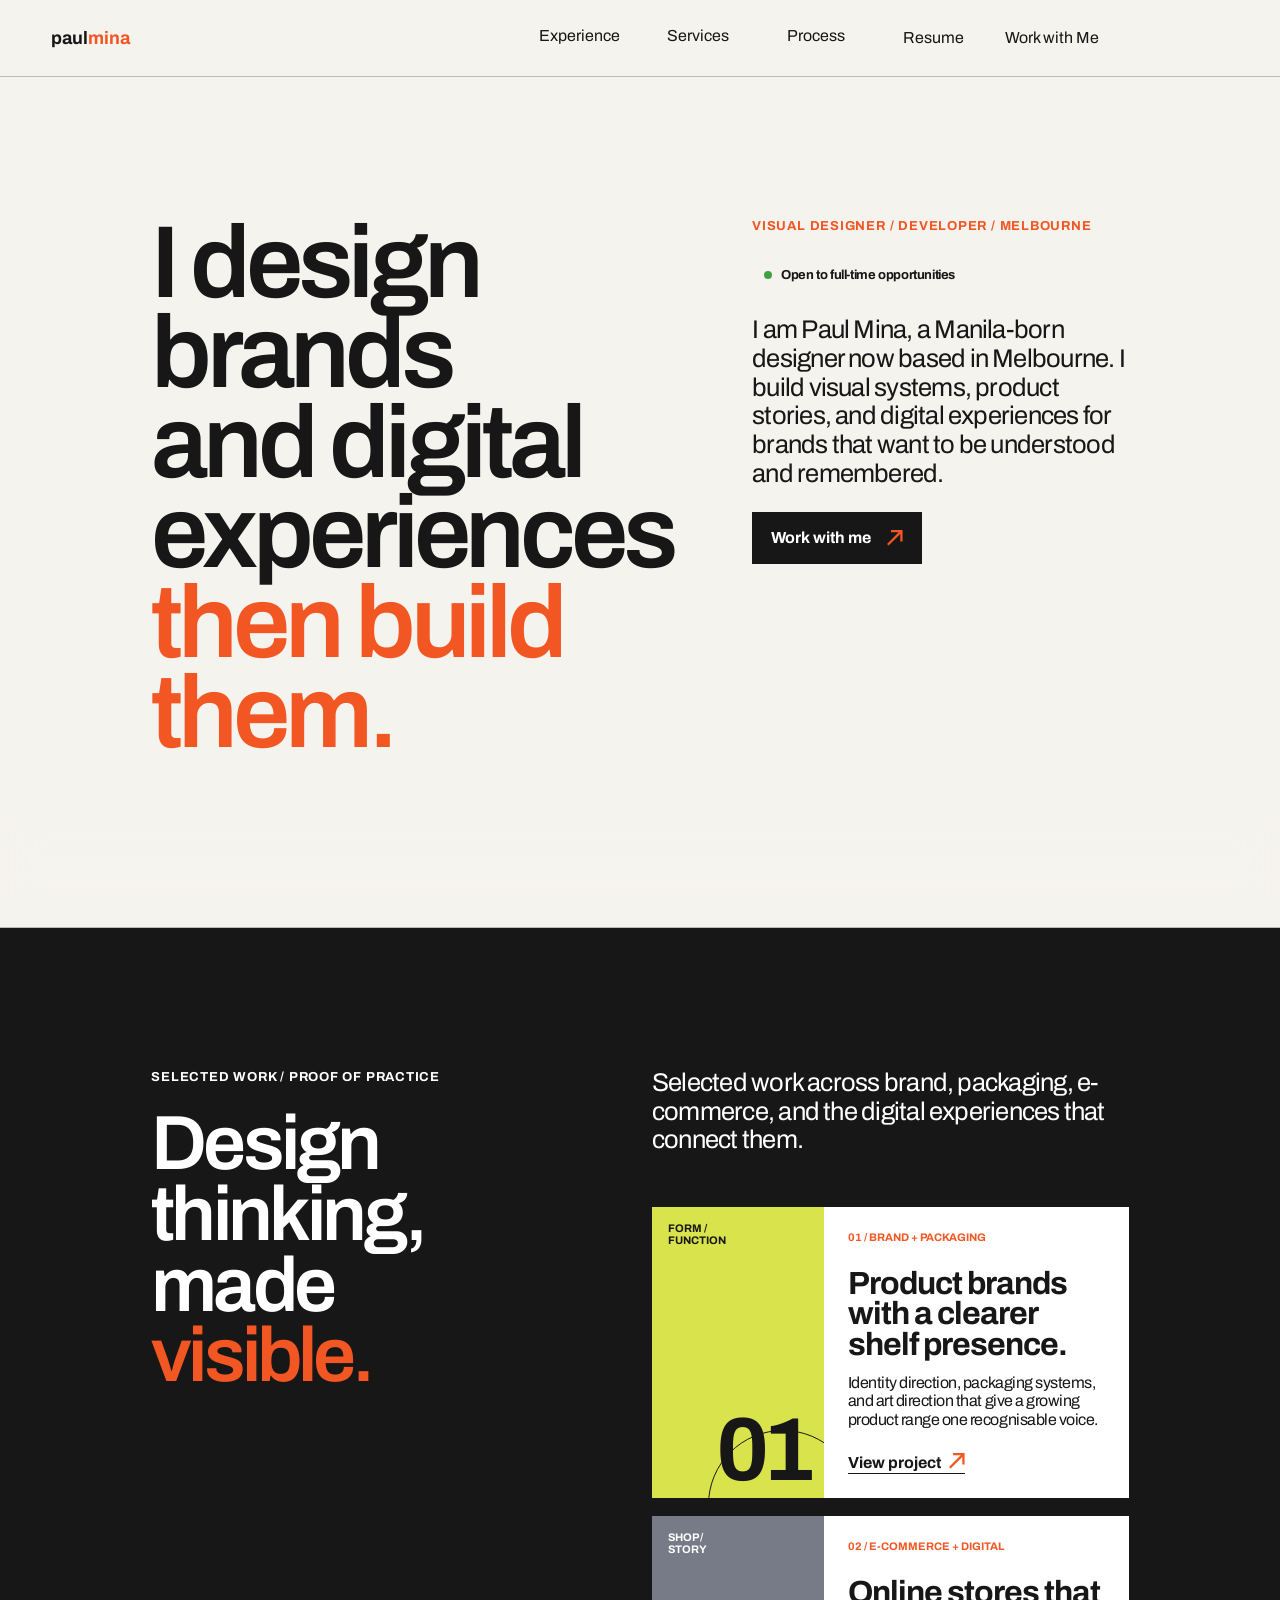
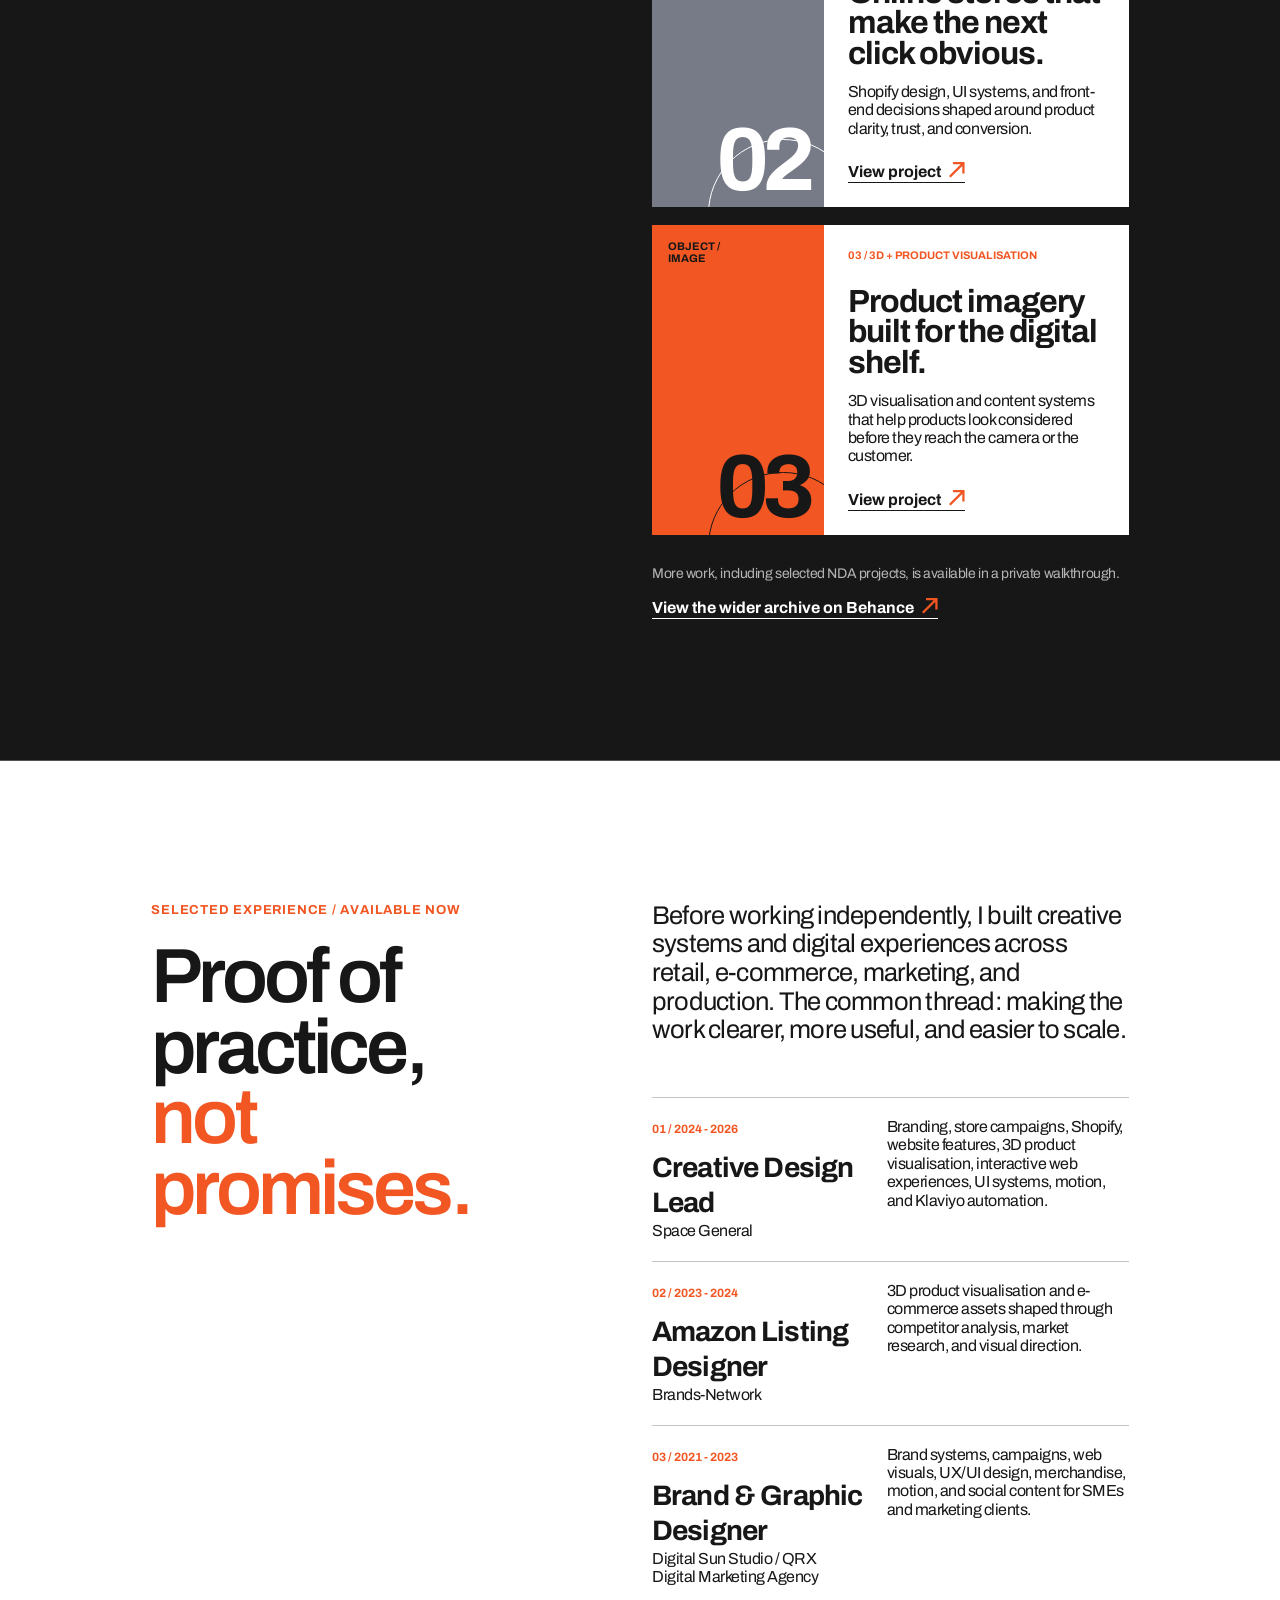
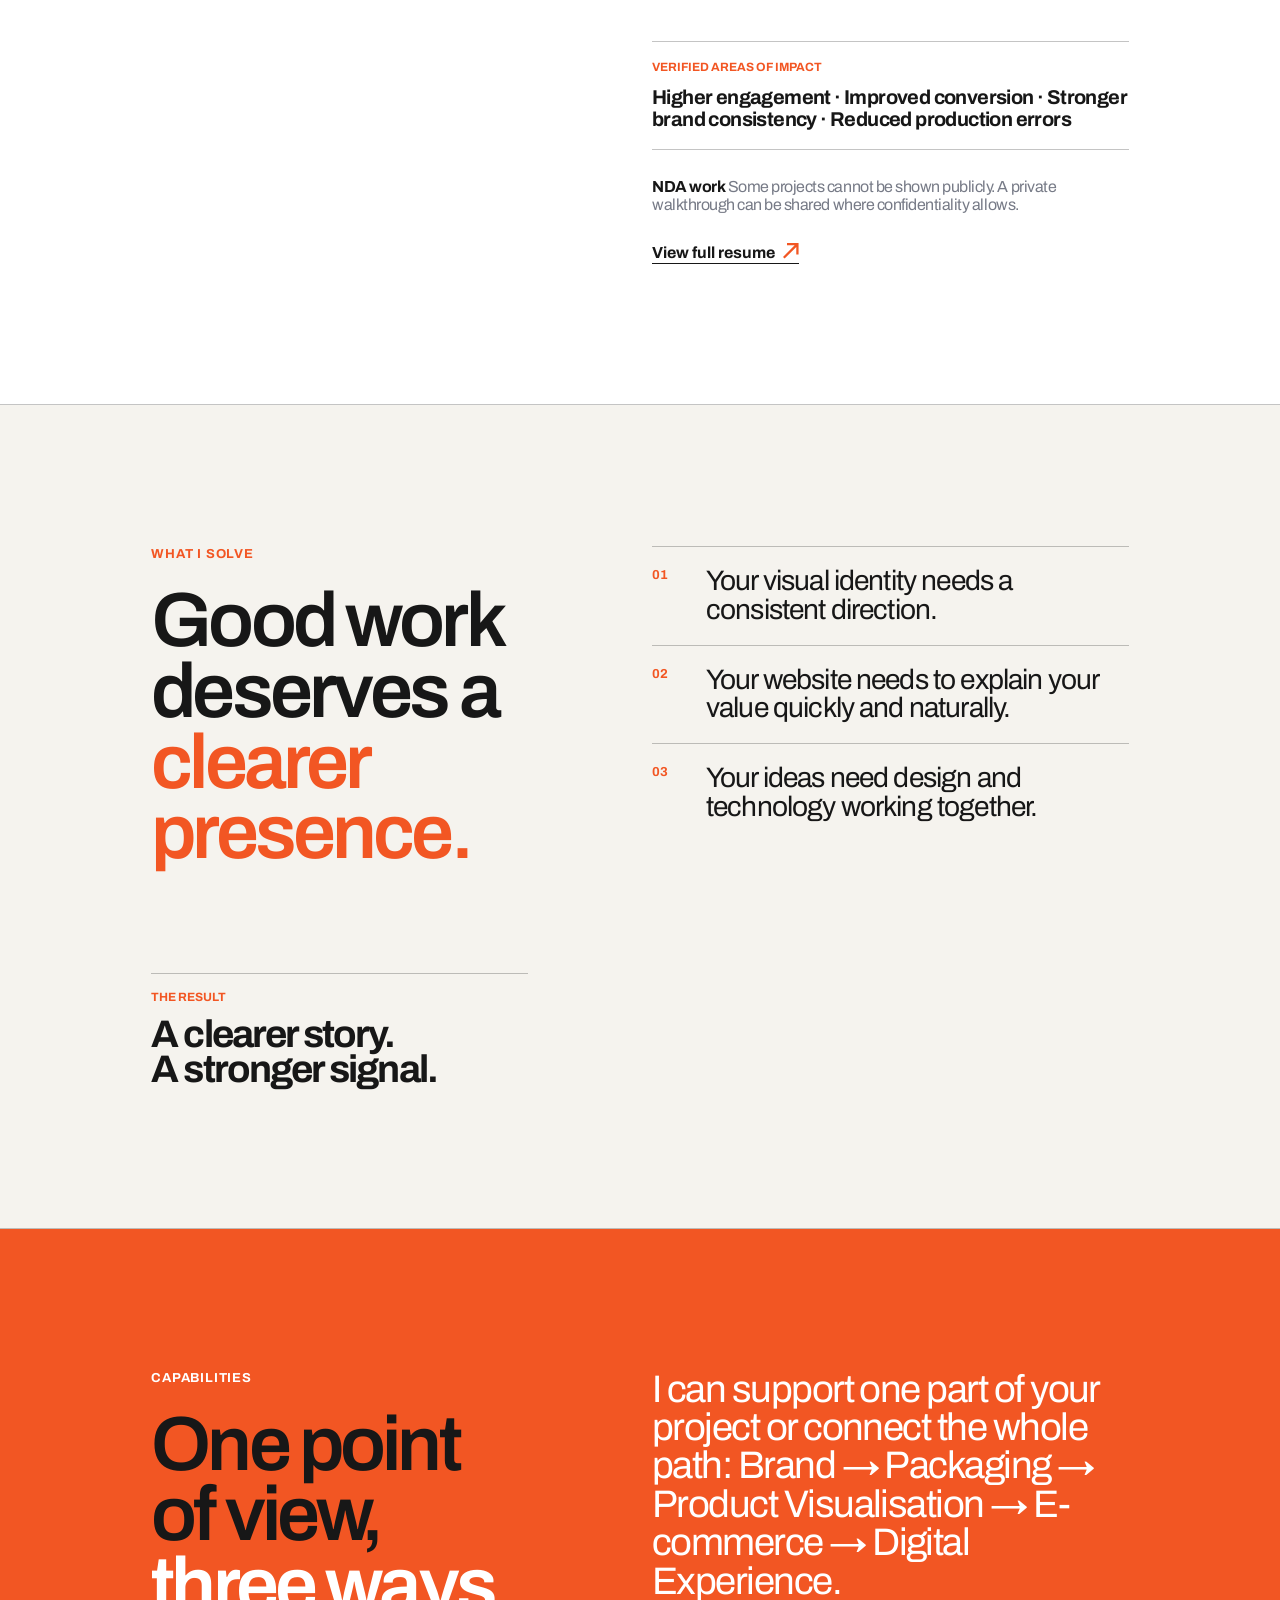
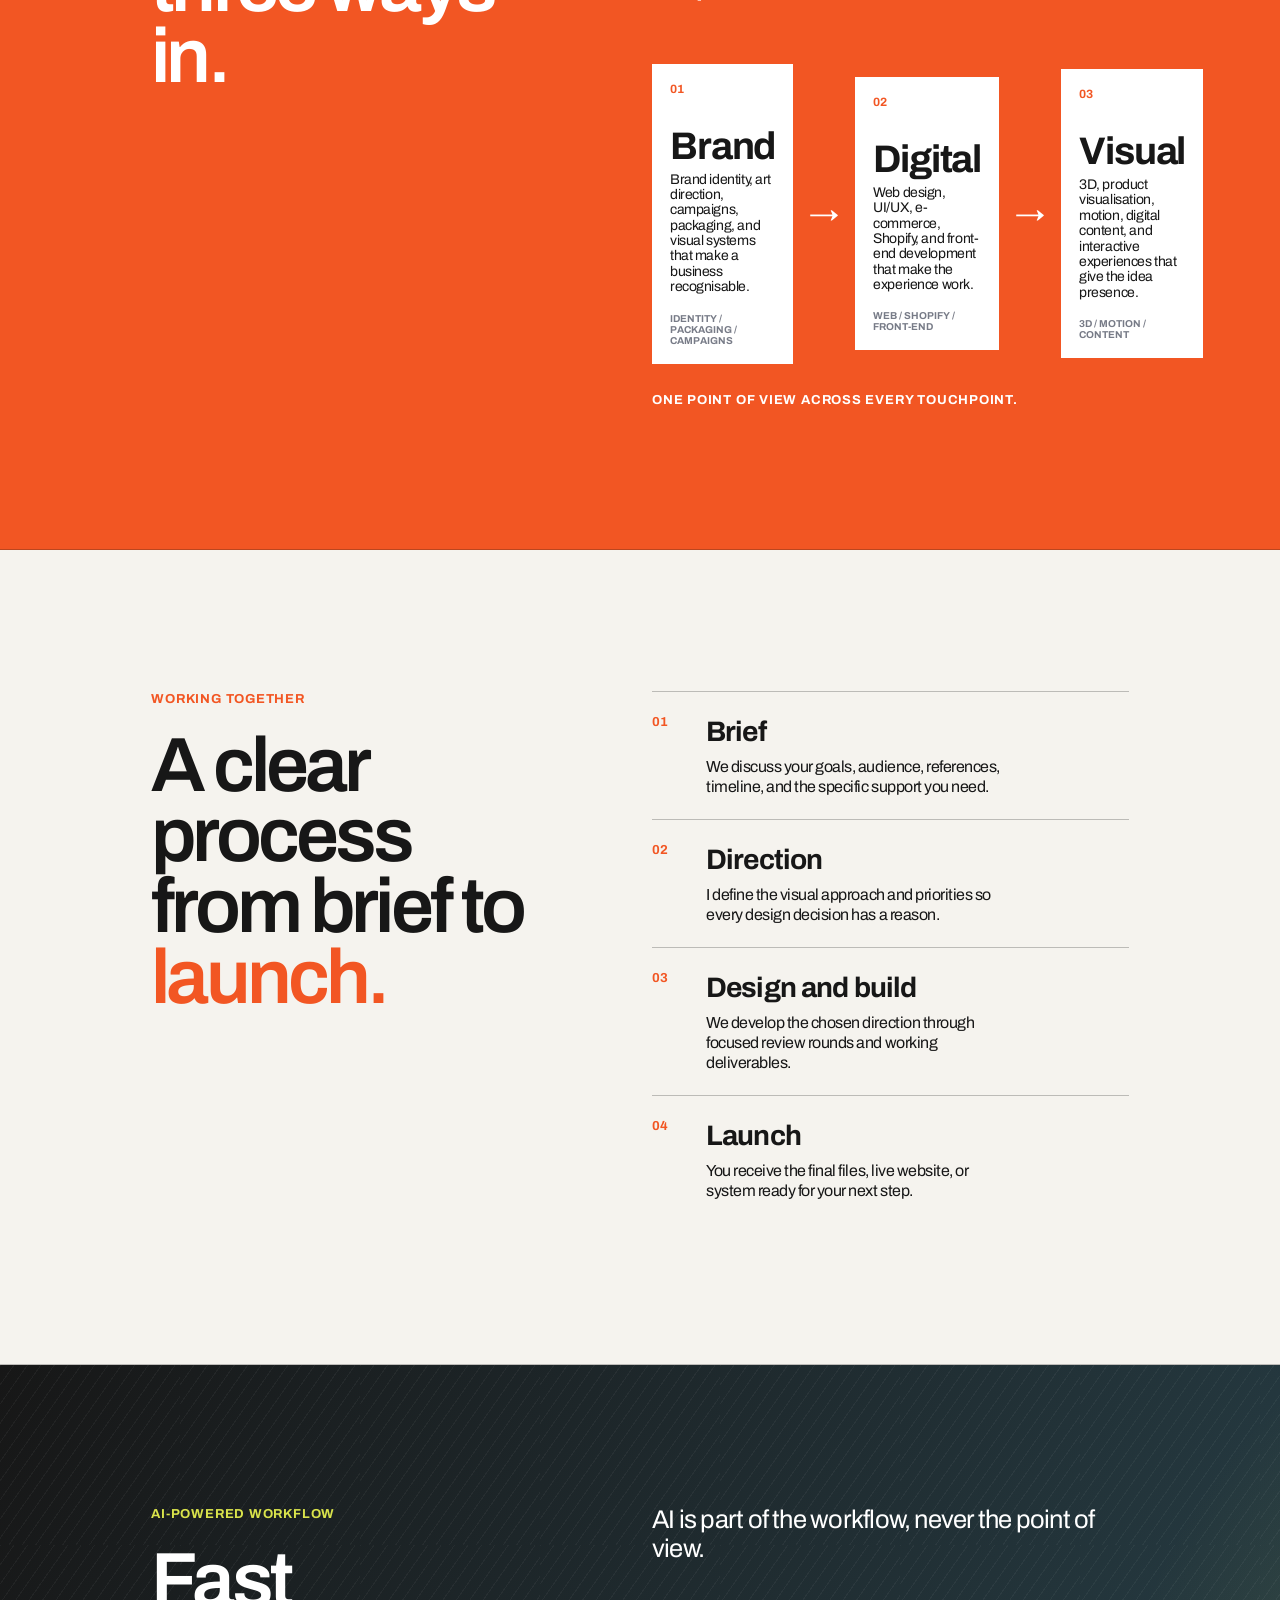
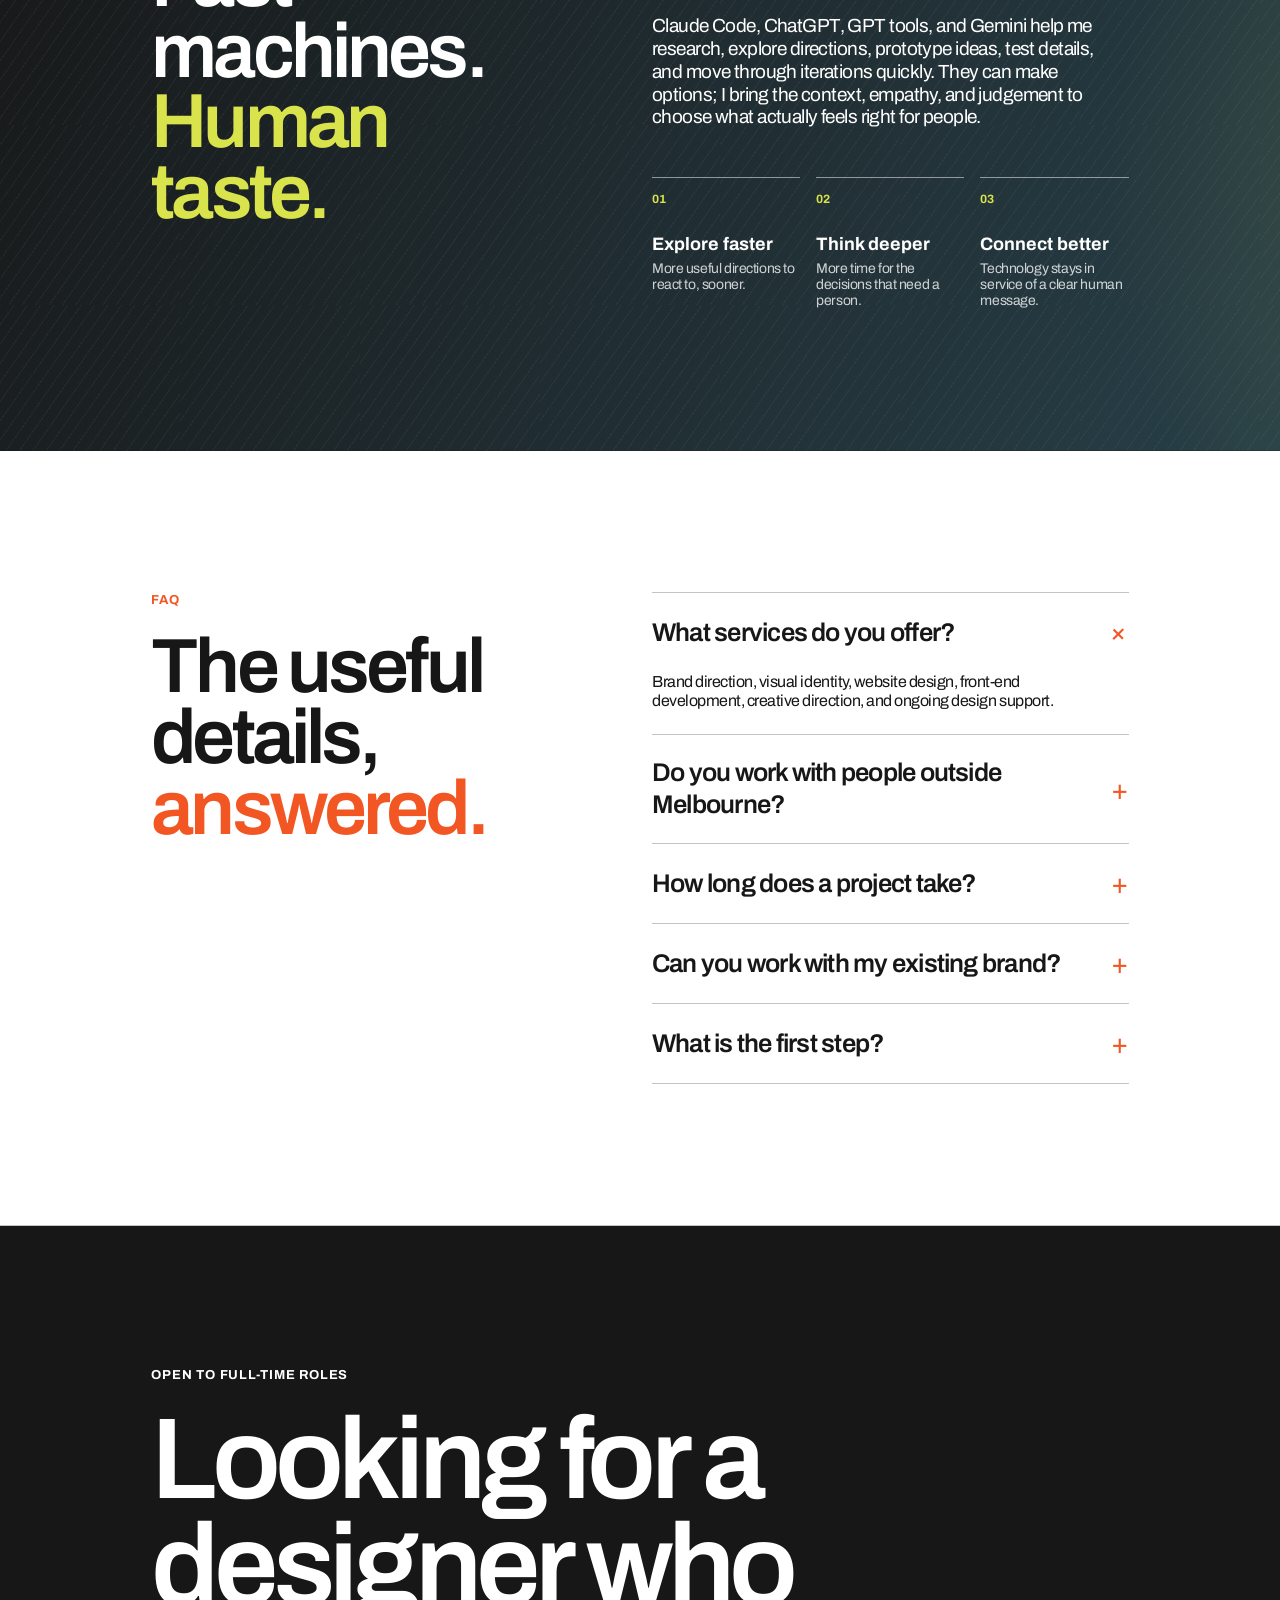
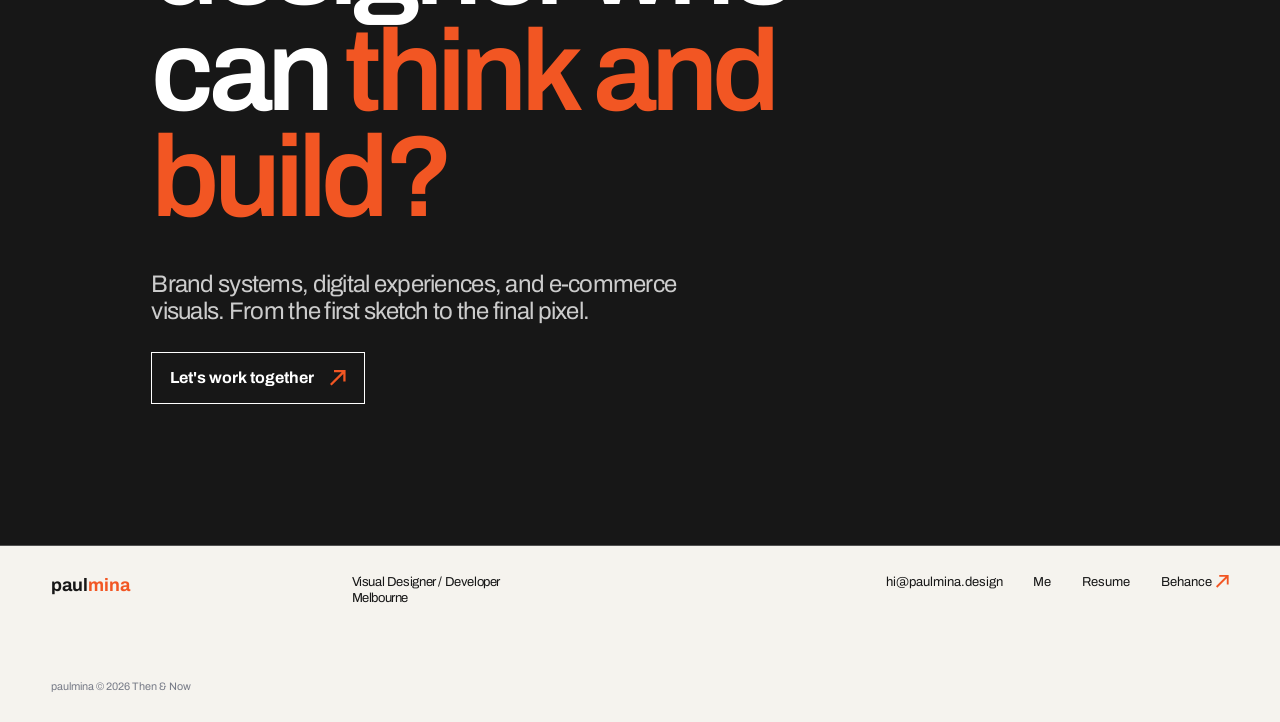
==== commit 6fddaee8: "added favicon" ====
--- a/index.html
+++ b/index.html
@@ -7,6 +7,7 @@
       name="description"
       content="Paul Mina is a Visual Designer and Creative Technologist in Melbourne, designing brands, digital experiences, and the systems behind them."
     />
+    <link rel="icon" type="image/svg+xml" href="assets/professional-favicon.svg" />
     <title>Paul Mina</title>
     <link rel="preconnect" href="https://fonts.googleapis.com" />
     <link rel="preconnect" href="https://fonts.gstatic.com" crossorigin />
@@ -182,7 +183,7 @@
       <a class="brand" href="#top">paul<span>mina</span></a>
       <p>Visual Designer / Developer<br />Melbourne</p>
       <div class="footer-links"><a href="mailto:hi@paulmina.design">hi@paulmina.design</a><a target="_blank" href="me.html">Me</a><a href="resume.html" target="_blank" rel="noopener noreferrer">Resume</a><a href="https://www.behance.net/paulmina" target="_blank" rel="noopener noreferrer">Behance <img class="link-arrow" src="assets/icons/arrow-up-right.svg" alt="" aria-hidden="true" /></a></div>
-        <small>© 2025 Paul Mina</small>
+        <small>paulmina © 2026 Then & Now</small>
     </footer>
     <script src="js/landing-page.js"></script>
   </body>
